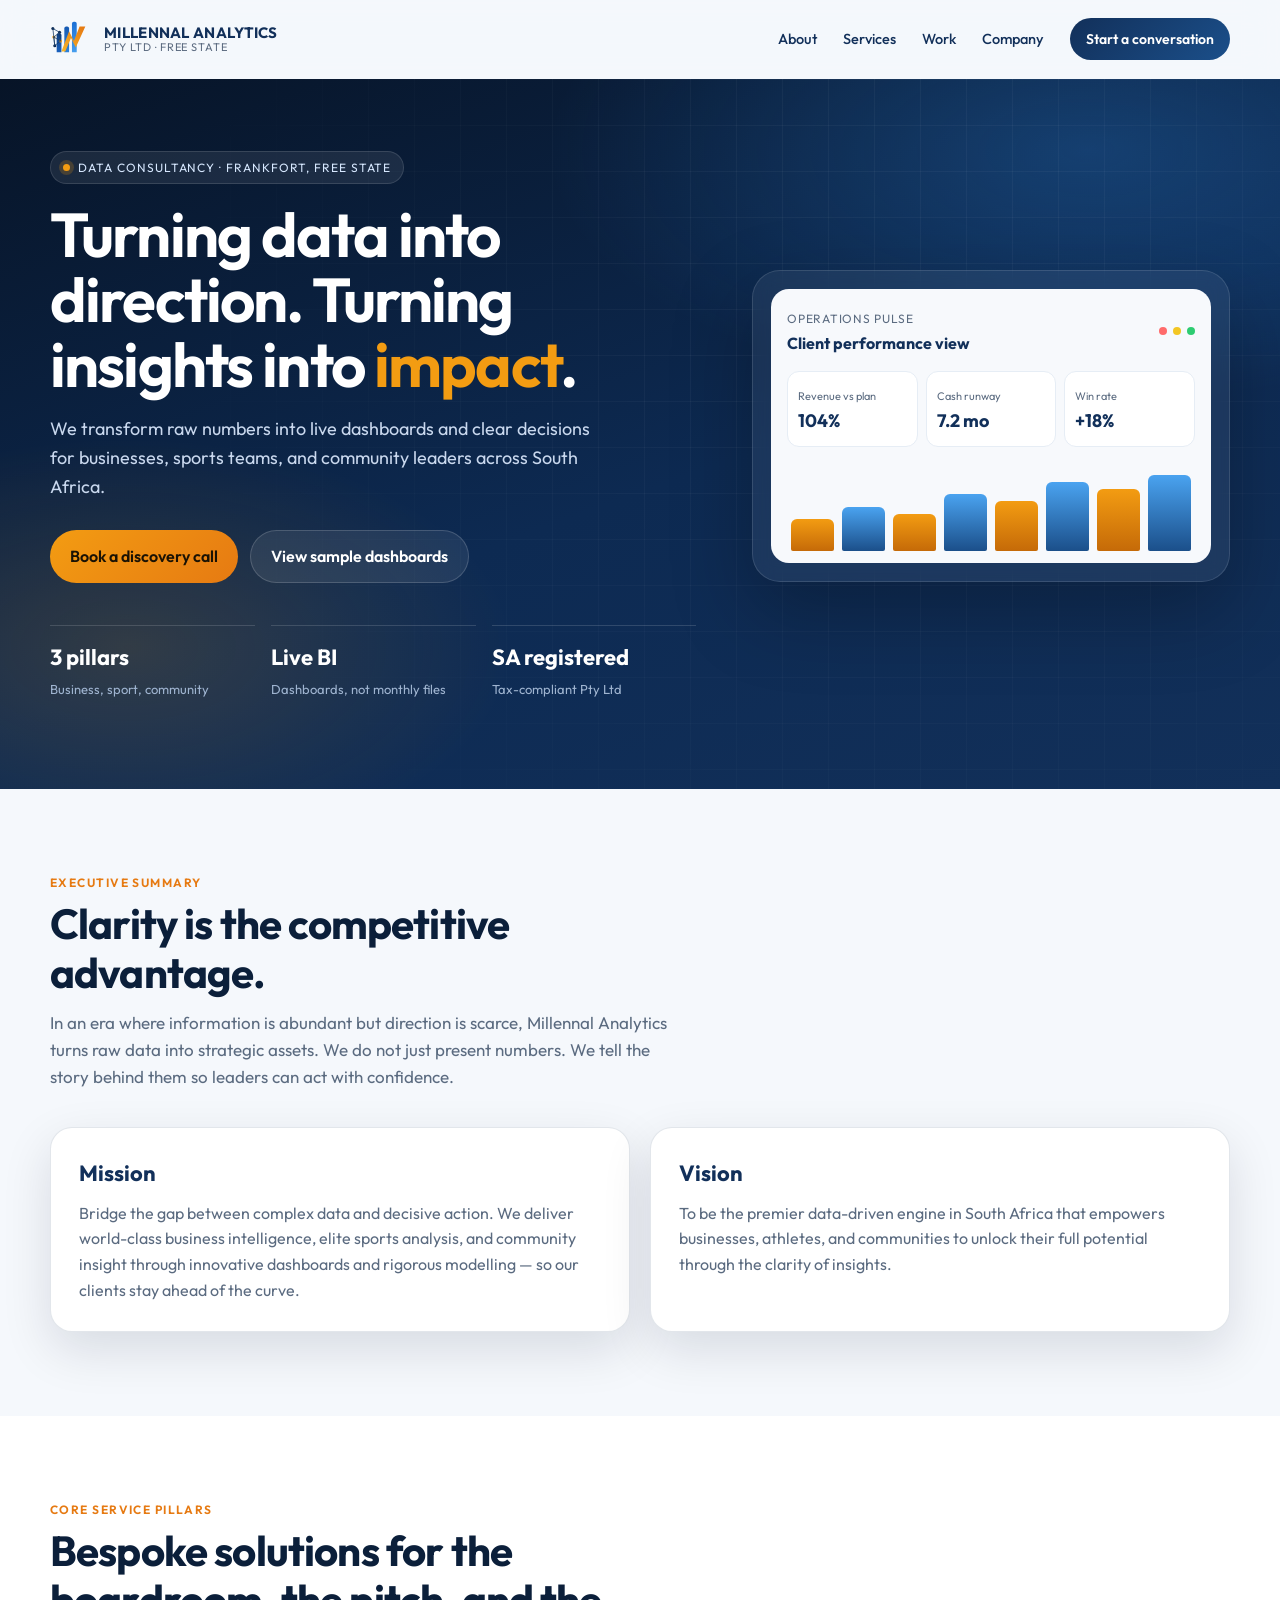
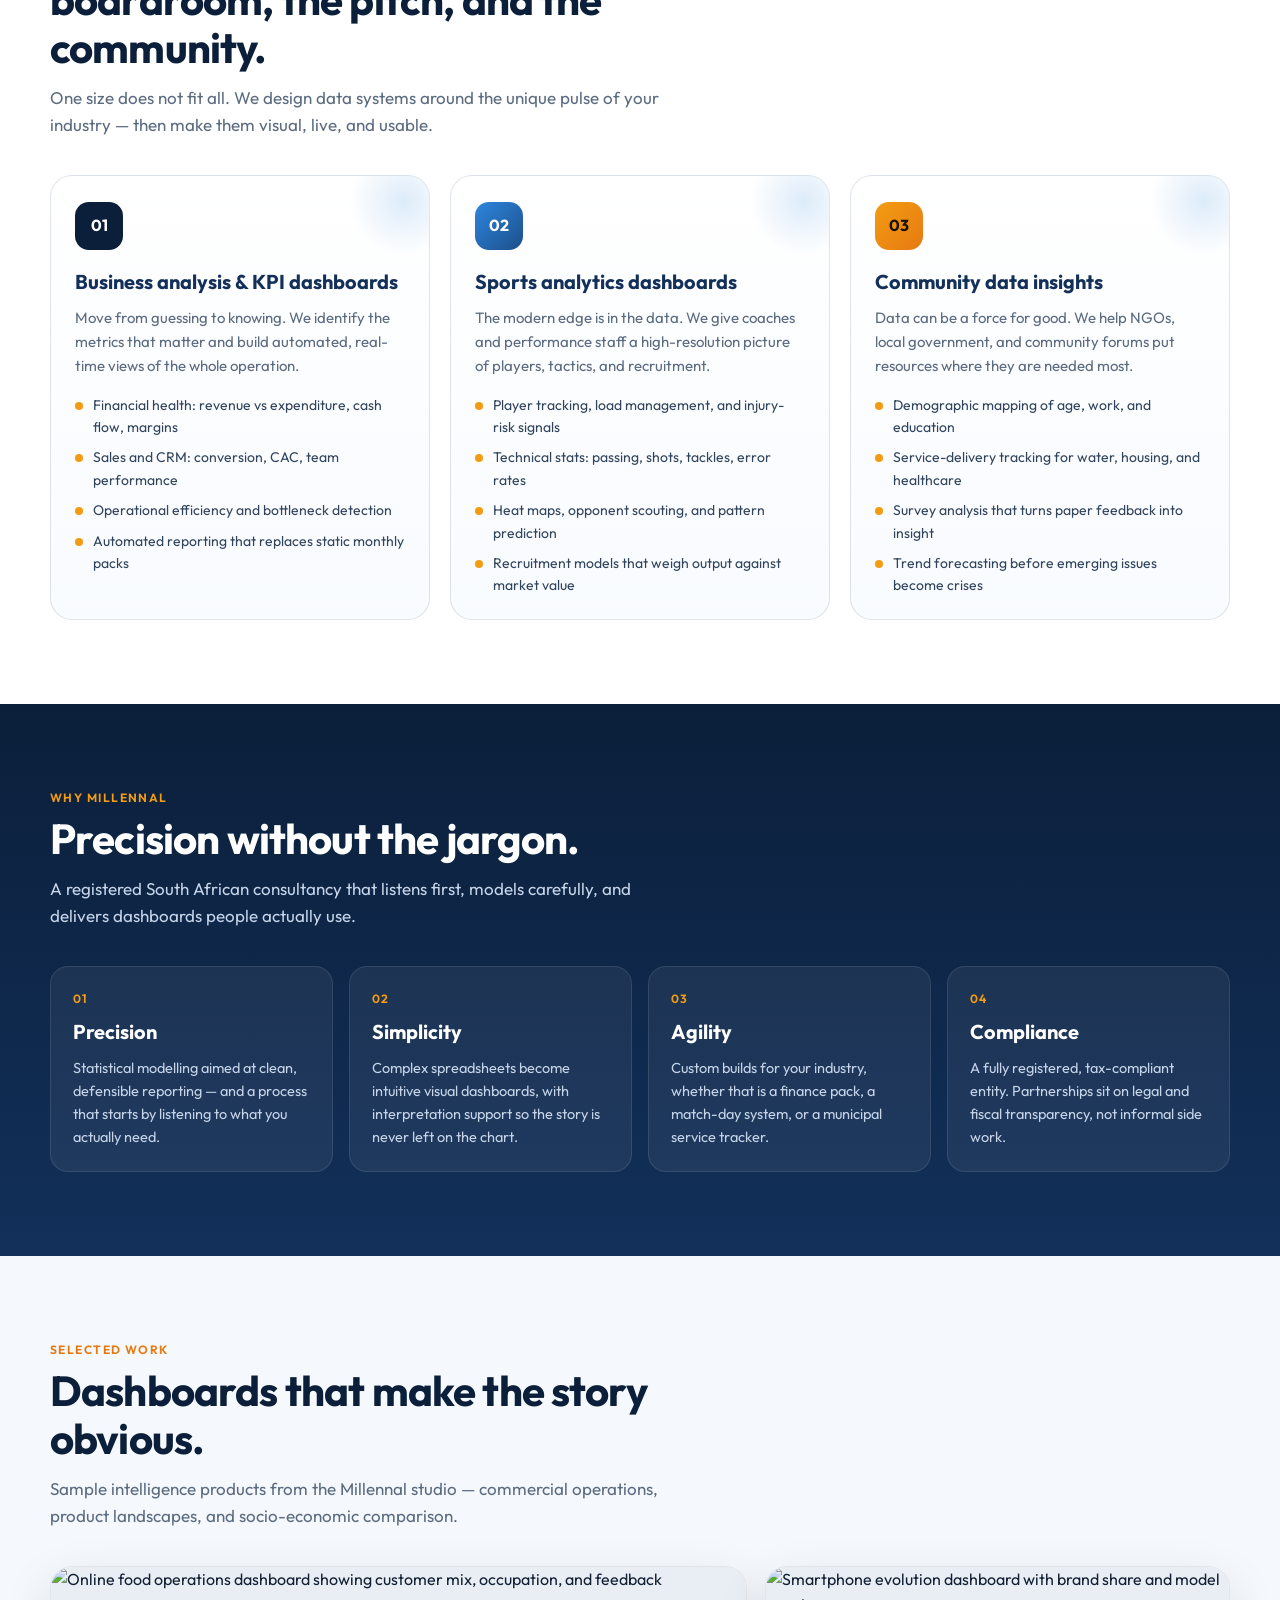
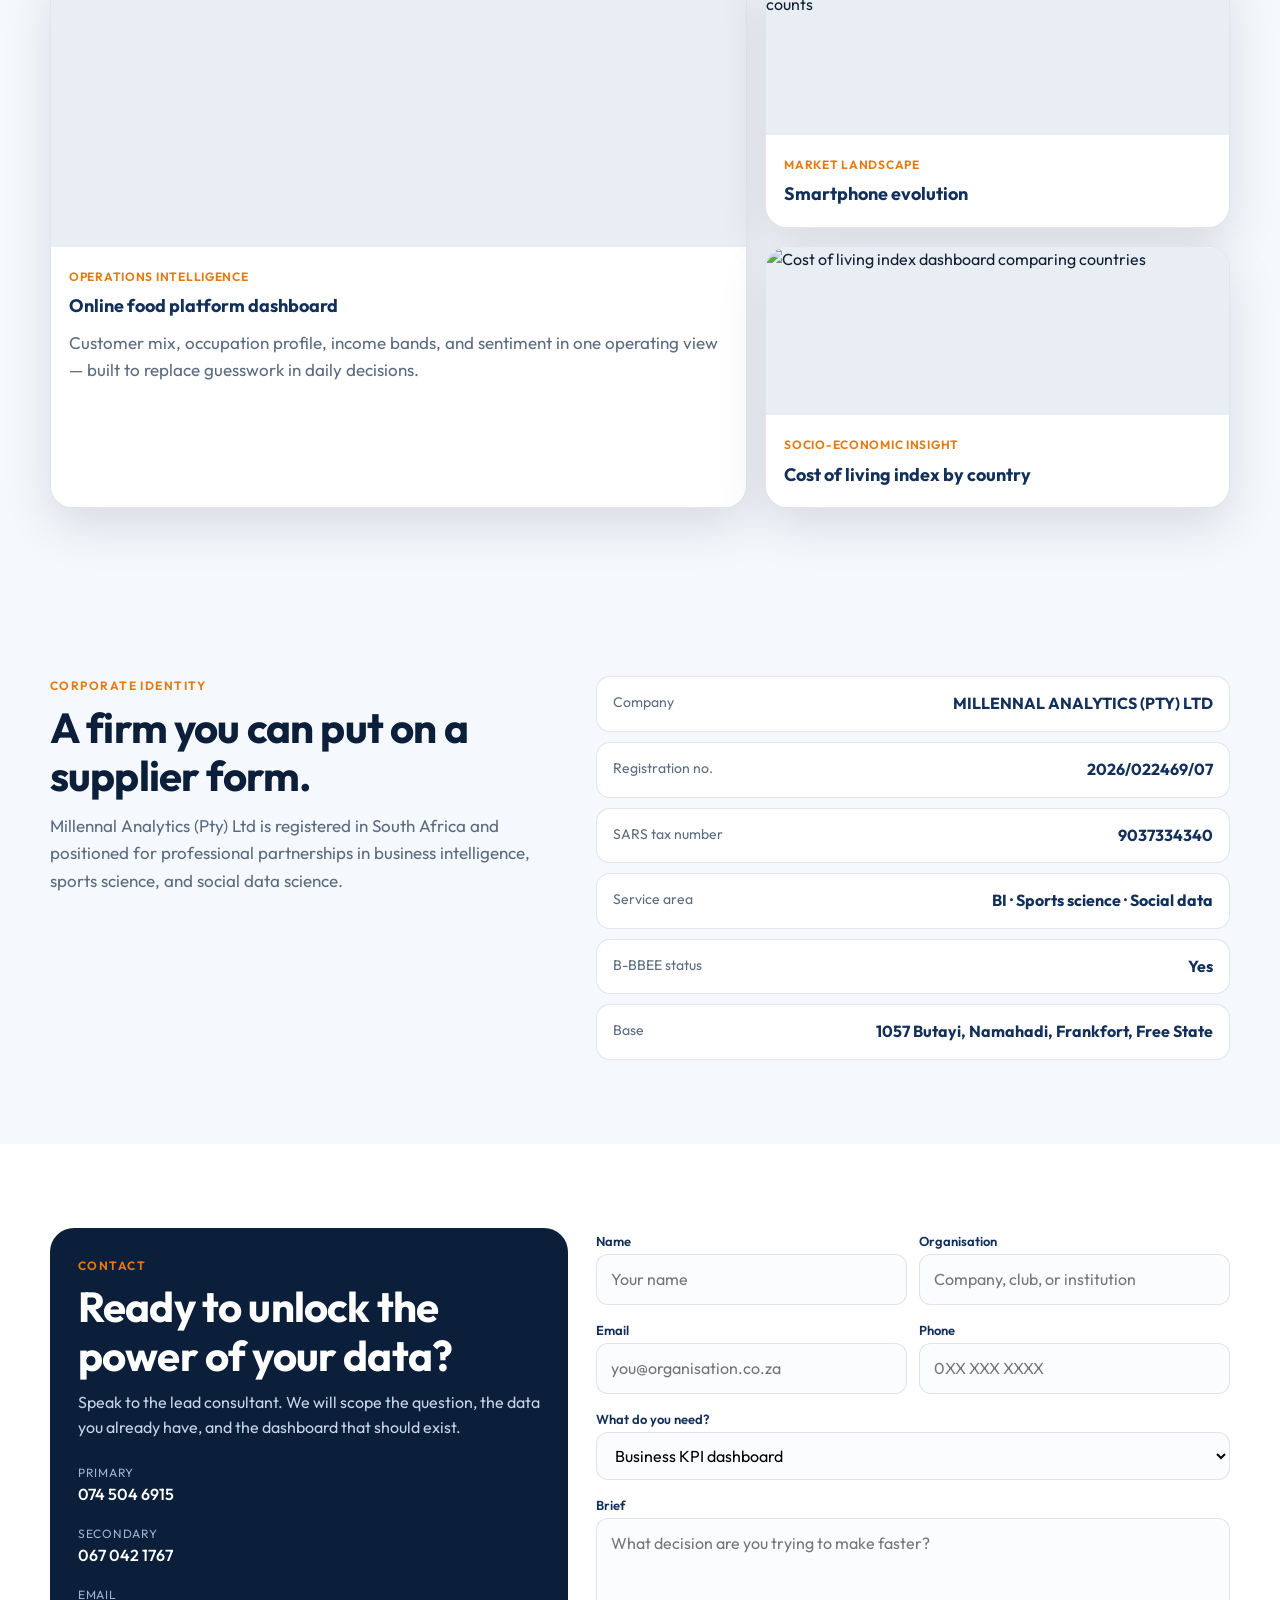
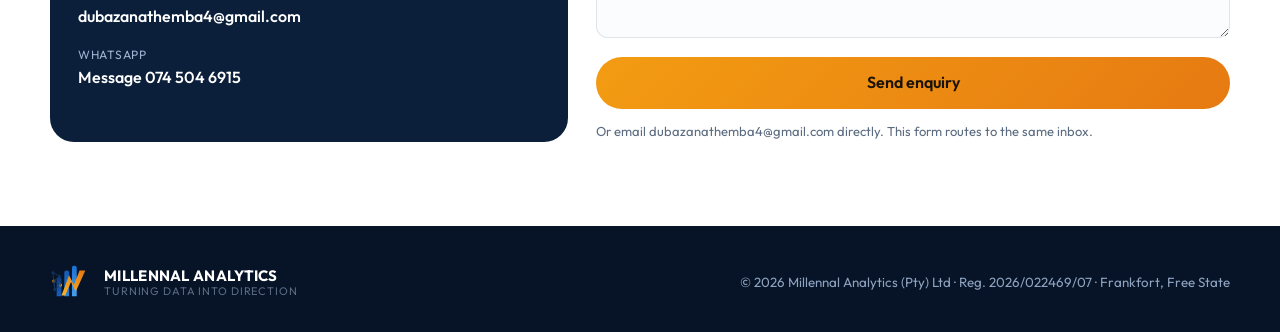
==== index.html @ 74b313fe "Add homepage" ====
<!DOCTYPE html>
<html lang="en-ZA">
<head>
  <meta charset="UTF-8" />
  <meta name="viewport" content="width=device-width, initial-scale=1.0" />
  <title>Millennal Analytics | Turning Data into Direction</title>
  <meta name="description" content="Millennal Analytics is a Free State data consultancy specialising in business KPI dashboards, sports analytics, and community data insights." />
  <link rel="icon" href="assets/favicon.png" />
  <link rel="preconnect" href="https://fonts.googleapis.com" />
  <link rel="preconnect" href="https://fonts.gstatic.com" crossorigin />
  <link href="https://fonts.googleapis.com/css2?family=Outfit:wght@380;500;600;650;700&display=swap" rel="stylesheet" />
  <link rel="stylesheet" href="styles.css" />
  <script src="assets-data.js" defer></script>
</head>
<body>
  <header class="nav" id="nav">
    <div class="wrap nav-inner">
      <a class="brand" href="#top">
        <img src="assets/logo-mark.svg" alt="Millennal Analytics mark" />
        <span class="brand-copy">
          <strong>MILLENNAL ANALYTICS</strong>
          <span>Pty Ltd · Free State</span>
        </span>
      </a>
      <nav class="nav-links" id="links">
        <a href="#about">About</a>
        <a href="#services">Services</a>
        <a href="#work">Work</a>
        <a href="#company">Company</a>
        <a class="nav-cta" href="#contact">Start a conversation</a>
      </nav>
      <button class="burger" id="burger" aria-label="Open menu"><span></span><span></span><span></span></button>
    </div>
  </header>

  <main id="top">
    <section class="hero">
      <div class="wrap hero-grid">
        <div>
          <div class="eyebrow"><span class="dot"></span> Data consultancy · Frankfort, Free State</div>
          <h1>Turning data into direction. Turning insights into <em>impact</em>.</h1>
          <p class="hero-lead">We transform raw numbers into live dashboards and clear decisions for businesses, sports teams, and community leaders across South Africa.</p>
          <div class="hero-actions">
            <a class="btn btn-primary" href="#contact">Book a discovery call</a>
            <a class="btn btn-ghost" href="#work">View sample dashboards</a>
          </div>
          <div class="hero-stats">
            <div class="stat"><b>3 pillars</b><span>Business, sport, community</span></div>
            <div class="stat"><b>Live BI</b><span>Dashboards, not monthly files</span></div>
            <div class="stat"><b>SA registered</b><span>Tax-compliant Pty Ltd</span></div>
          </div>
        </div>
        <aside class="hero-card" aria-hidden="true">
          <div class="dash-preview">
            <div class="dash-top">
              <div>
                <small>Operations pulse</small>
                <strong style="display:block;color:#12305a">Client performance view</strong>
              </div>
              <div class="pills"><i class="pill"></i><i class="pill"></i><i class="pill"></i></div>
            </div>
            <div class="kpi-row">
              <div class="kpi"><span>Revenue vs plan</span><b>104%</b></div>
              <div class="kpi"><span>Cash runway</span><b>7.2 mo</b></div>
              <div class="kpi"><span>Win rate</span><b>+18%</b></div>
            </div>
            <div class="chart">
              <i style="height:38%"></i><i style="height:52%"></i><i style="height:44%"></i>
              <i style="height:68%"></i><i style="height:60%"></i><i style="height:82%"></i>
              <i style="height:74%"></i><i style="height:90%"></i>
            </div>
          </div>
        </aside>
      </div>
    </section>

    <section id="about">
      <div class="wrap">
        <div class="section-head">
          <div class="kicker">Executive summary</div>
          <h2>Clarity is the competitive advantage.</h2>
          <p class="lede">In an era where information is abundant but direction is scarce, Millennal Analytics turns raw data into strategic assets. We do not just present numbers. We tell the story behind them so leaders can act with confidence.</p>
        </div>
        <div class="mission-grid">
          <article class="panel">
            <h3>Mission</h3>
            <p>Bridge the gap between complex data and decisive action. We deliver world-class business intelligence, elite sports analysis, and community insight through innovative dashboards and rigorous modelling — so our clients stay ahead of the curve.</p>
          </article>
          <article class="panel">
            <h3>Vision</h3>
            <p>To be the premier data-driven engine in South Africa that empowers businesses, athletes, and communities to unlock their full potential through the clarity of insights.</p>
          </article>
        </div>
      </div>
    </section>

    <section class="services" id="services">
      <div class="wrap">
        <div class="section-head">
          <div class="kicker">Core service pillars</div>
          <h2>Bespoke solutions for the boardroom, the pitch, and the community.</h2>
          <p class="lede">One size does not fit all. We design data systems around the unique pulse of your industry — then make them visual, live, and usable.</p>
        </div>
        <div class="service-grid">
          <article class="service">
            <div class="icon">01</div>
            <h3>Business analysis & KPI dashboards</h3>
            <p>Move from guessing to knowing. We identify the metrics that matter and build automated, real-time views of the whole operation.</p>
            <ul>
              <li>Financial health: revenue vs expenditure, cash flow, margins</li>
              <li>Sales and CRM: conversion, CAC, team performance</li>
              <li>Operational efficiency and bottleneck detection</li>
              <li>Automated reporting that replaces static monthly packs</li>
            </ul>
          </article>
          <article class="service">
            <div class="icon">02</div>
            <h3>Sports analytics dashboards</h3>
            <p>The modern edge is in the data. We give coaches and performance staff a high-resolution picture of players, tactics, and recruitment.</p>
            <ul>
              <li>Player tracking, load management, and injury-risk signals</li>
              <li>Technical stats: passing, shots, tackles, error rates</li>
              <li>Heat maps, opponent scouting, and pattern prediction</li>
              <li>Recruitment models that weigh output against market value</li>
            </ul>
          </article>
          <article class="service">
            <div class="icon">03</div>
            <h3>Community data insights</h3>
            <p>Data can be a force for good. We help NGOs, local government, and community forums put resources where they are needed most.</p>
            <ul>
              <li>Demographic mapping of age, work, and education</li>
              <li>Service-delivery tracking for water, housing, and healthcare</li>
              <li>Survey analysis that turns paper feedback into insight</li>
              <li>Trend forecasting before emerging issues become crises</li>
            </ul>
          </article>
        </div>
      </div>
    </section>

    <section class="why" id="why">
      <div class="wrap">
        <div class="section-head">
          <div class="kicker">Why Millennal</div>
          <h2>Precision without the jargon.</h2>
          <p class="lede">A registered South African consultancy that listens first, models carefully, and delivers dashboards people actually use.</p>
        </div>
        <div class="value-grid">
          <article class="value">
            <div class="kicker">01</div>
            <h3>Precision</h3>
            <p>Statistical modelling aimed at clean, defensible reporting — and a process that starts by listening to what you actually need.</p>
          </article>
          <article class="value">
            <div class="kicker">02</div>
            <h3>Simplicity</h3>
            <p>Complex spreadsheets become intuitive visual dashboards, with interpretation support so the story is never left on the chart.</p>
          </article>
          <article class="value">
            <div class="kicker">03</div>
            <h3>Agility</h3>
            <p>Custom builds for your industry, whether that is a finance pack, a match-day system, or a municipal service tracker.</p>
          </article>
          <article class="value">
            <div class="kicker">04</div>
            <h3>Compliance</h3>
            <p>A fully registered, tax-compliant entity. Partnerships sit on legal and fiscal transparency, not informal side work.</p>
          </article>
        </div>
      </div>
    </section>

    <section id="work">
      <div class="wrap">
        <div class="section-head">
          <div class="kicker">Selected work</div>
          <h2>Dashboards that make the story obvious.</h2>
          <p class="lede">Sample intelligence products from the Millennal studio — commercial operations, product landscapes, and socio-economic comparison.</p>
        </div>
        <div class="cases-grid">
          <article class="case-card">
            <img data-asset="doordash" src="assets/case-doordash.jpg" alt="Online food operations dashboard showing customer mix, occupation, and feedback" />
            <div class="case-meta">
              <span>Operations intelligence</span>
              <h3>Online food platform dashboard</h3>
              <p class="lede" style="margin:8px 0 0">Customer mix, occupation profile, income bands, and sentiment in one operating view — built to replace guesswork in daily decisions.</p>
            </div>
          </article>
          <div class="stack">
            <article class="case-card small">
              <img data-asset="smartphone" src="assets/case-smartphone.jpg" alt="Smartphone evolution dashboard with brand share and model counts" />
              <div class="case-meta">
                <span>Market landscape</span>
                <h3>Smartphone evolution</h3>
              </div>
            </article>
            <article class="case-card small">
              <img data-asset="coli" src="assets/case-cost-of-living.jpg" alt="Cost of living index dashboard comparing countries" />
              <div class="case-meta">
                <span>Socio-economic insight</span>
                <h3>Cost of living index by country</h3>
              </div>
            </article>
          </div>
        </div>
      </div>
    </section>

    <section id="company">
      <div class="wrap trust-grid">
        <div class="section-head" style="margin-bottom:0">
          <div class="kicker">Corporate identity</div>
          <h2>A firm you can put on a supplier form.</h2>
          <p class="lede">Millennal Analytics (Pty) Ltd is registered in South Africa and positioned for professional partnerships in business intelligence, sports science, and social data science.</p>
        </div>
        <div class="facts">
          <div class="fact"><span>Company</span><b>MILLENNAL ANALYTICS (PTY) LTD</b></div>
          <div class="fact"><span>Registration no.</span><b>2026/022469/07</b></div>
          <div class="fact"><span>SARS tax number</span><b>9037334340</b></div>
          <div class="fact"><span>Service area</span><b>BI · Sports science · Social data</b></div>
          <div class="fact"><span>B-BBEE status</span><b>Yes</b></div>
          <div class="fact"><span>Base</span><b>1057 Butayi, Namahadi, Frankfort, Free State</b></div>
        </div>
      </div>
    </section>

    <section class="contact" id="contact">
      <div class="wrap contact-grid">
        <div class="contact-card">
          <div class="kicker">Contact</div>
          <h2 style="color:#fff;margin-top:8px">Ready to unlock the power of your data?</h2>
          <p style="color:#c5d4e8;margin-top:10px">Speak to the lead consultant. We will scope the question, the data you already have, and the dashboard that should exist.</p>
          <div class="contact-list">
            <div>
              <small>Primary</small>
              <b><a href="tel:+27745046915">074 504 6915</a></b>
            </div>
            <div>
              <small>Secondary</small>
              <b><a href="tel:+27670421767">067 042 1767</a></b>
            </div>
            <div>
              <small>Email</small>
              <b><a href="mailto:dubazanathemba4@gmail.com">dubazanathemba4@gmail.com</a></b>
            </div>
            <div>
              <small>WhatsApp</small>
              <b><a href="https://wa.me/27745046915" target="_blank" rel="noreferrer">Message 074 504 6915</a></b>
            </div>
          </div>
        </div>
        <form id="lead-form" action="https://formsubmit.co/dubazanathemba4@gmail.com" method="POST">
          <input type="hidden" name="_subject" value="New enquiry from Millennal Analytics website" />
          <input type="hidden" name="_captcha" value="false" />
          <input type="hidden" name="_template" value="table" />
          <div class="form-row">
            <div>
              <label for="name">Name</label>
              <input id="name" name="name" required placeholder="Your name" />
            </div>
            <div>
              <label for="organisation">Organisation</label>
              <input id="organisation" name="organisation" placeholder="Company, club, or institution" />
            </div>
          </div>
          <div class="form-row">
            <div>
              <label for="email">Email</label>
              <input id="email" name="email" type="email" required placeholder="you@organisation.co.za" />
            </div>
            <div>
              <label for="phone">Phone</label>
              <input id="phone" name="phone" placeholder="0XX XXX XXXX" />
            </div>
          </div>
          <div>
            <label for="interest">What do you need?</label>
            <select id="interest" name="interest">
              <option>Business KPI dashboard</option>
              <option>Sports analytics</option>
              <option>Community / NGO insights</option>
              <option>Not sure yet — need a conversation</option>
            </select>
          </div>
          <div>
            <label for="message">Brief</label>
            <textarea id="message" name="message" placeholder="What decision are you trying to make faster?"></textarea>
          </div>
          <button class="btn btn-primary" type="submit">Send enquiry</button>
          <p class="note">Or email <a href="mailto:dubazanathemba4@gmail.com">dubazanathemba4@gmail.com</a> directly. This form routes to the same inbox.</p>
        </form>
      </div>
    </section>
  </main>

  <footer>
    <div class="wrap foot">
      <div class="brand">
        <img src="assets/logo-mark.svg" alt="" width="36" height="36" />
        <span class="brand-copy">
          <strong style="color:#fff">MILLENNAL ANALYTICS</strong>
          <span>Turning data into direction</span>
        </span>
      </div>
      <small>© <span id="year"></span> Millennal Analytics (Pty) Ltd · Reg. 2026/022469/07 · Frankfort, Free State</small>
    </div>
  </footer>
  <script src="script.js"></script>
</body>
</html>
---- styles.css ----
:root {
  --navy-950: #071427;
  --navy-900: #0b1f3a;
  --navy-800: #12305a;
  --navy-700: #1b4f8a;
  --blue-500: #2e86de;
  --blue-400: #4aa3f0;
  --orange-500: #f39c12;
  --orange-600: #e67a12;
  --ink: #122033;
  --muted: #5b6b80;
  --line: rgba(18, 48, 90, 0.12);
  --paper: #f5f8fc;
  --white: #ffffff;
  --shadow: 0 18px 50px rgba(7, 20, 39, 0.12);
  --radius: 22px;
  --max: 1180px;
}

* { box-sizing: border-box; margin: 0; padding: 0; }
html { scroll-behavior: smooth; }
body {
  font-family: "Outfit", sans-serif;
  color: var(--ink);
  background: var(--paper);
  line-height: 1.6;
  overflow-x: hidden;
}
img { max-width: 100%; display: block; }
a { color: inherit; text-decoration: none; }
button, input, select, textarea { font: inherit; }

.wrap { width: min(var(--max), calc(100% - 40px)); margin-inline: auto; }

.nav {
  position: sticky; top: 0; z-index: 50;
  backdrop-filter: blur(16px);
  background: rgba(245, 248, 252, 0.82);
  border-bottom: 1px solid transparent;
  transition: background .25s, border-color .25s, box-shadow .25s;
}
.nav.scrolled {
  background: rgba(255,255,255,.92);
  border-bottom-color: var(--line);
  box-shadow: 0 8px 24px rgba(7,20,39,.06);
}
.nav-inner {
  display: flex; align-items: center; justify-content: space-between;
  min-height: 78px; gap: 20px;
}
.brand { display: flex; align-items: center; gap: 12px; min-width: 0; }
.brand img, .brand svg { width: 42px; height: 42px; flex: none; }
.brand-copy { display: flex; flex-direction: column; line-height: 1.1; }
.brand-copy strong { font-size: 15px; letter-spacing: .02em; color: var(--navy-800); }
.brand-copy span { font-size: 11px; color: var(--muted); letter-spacing: .08em; text-transform: uppercase; }
.nav-links { display: flex; align-items: center; gap: 26px; font-size: 14.5px; font-weight: 500; color: var(--navy-800); }
.nav-links a:hover { color: var(--blue-500); }
.nav-cta {
  background: linear-gradient(135deg, var(--navy-800), var(--navy-700));
  color: #fff; padding: 10px 16px; border-radius: 999px; font-weight: 600; font-size: 14px;
}
.nav-cta:hover { background: linear-gradient(135deg, var(--navy-700), var(--blue-500)); }
.burger {
  display: none; width: 42px; height: 42px; border: 1px solid var(--line); border-radius: 12px;
  background: #fff; cursor: pointer; align-items: center; justify-content: center; flex-direction: column; gap: 5px;
}
.burger span { width: 18px; height: 2px; background: var(--navy-800); display: block; }

.hero {
  position: relative;
  background:
    radial-gradient(900px 420px at 85% 10%, rgba(46,134,222,.28), transparent 60%),
    radial-gradient(700px 380px at 10% 80%, rgba(243,156,18,.16), transparent 55%),
    linear-gradient(160deg, #071427 0%, #0d2a52 55%, #12305a 100%);
  color: #fff;
  overflow: hidden;
  padding: 72px 0 88px;
}
.hero::before {
  content: "";
  position: absolute; inset: 0;
  background-image:
    linear-gradient(rgba(255,255,255,.04) 1px, transparent 1px),
    linear-gradient(90deg, rgba(255,255,255,.04) 1px, transparent 1px);
  background-size: 46px 46px;
  mask-image: radial-gradient(circle at 70% 30%, #000 20%, transparent 75%);
  pointer-events: none;
}
.hero-grid {
  position: relative;
  display: grid; grid-template-columns: 1.15fr .85fr; gap: 56px; align-items: center;
}
.eyebrow {
  display: inline-flex; align-items: center; gap: 8px;
  background: rgba(255,255,255,.08); border: 1px solid rgba(255,255,255,.12);
  padding: 6px 12px; border-radius: 999px; font-size: 12px; letter-spacing: .08em; text-transform: uppercase;
  color: #d7e8ff; margin-bottom: 18px;
}
.eyebrow .dot { width: 7px; height: 7px; border-radius: 50%; background: var(--orange-500); box-shadow: 0 0 0 4px rgba(243,156,18,.2); }
.hero h1 {
  font-size: clamp(34px, 5vw, 62px);
  line-height: 1.05; letter-spacing: -.03em; font-weight: 650; max-width: 14ch;
}
.hero h1 em { font-style: normal; color: var(--orange-500); }
.hero-lead { margin-top: 18px; color: #c9d8ee; font-size: 18px; max-width: 46ch; }
.hero-actions { display: flex; flex-wrap: wrap; gap: 12px; margin-top: 28px; }
.btn {
  display: inline-flex; align-items: center; justify-content: center; gap: 8px;
  padding: 13px 20px; border-radius: 999px; font-weight: 600; border: 0; cursor: pointer;
}
.btn-primary { background: linear-gradient(135deg, var(--orange-500), var(--orange-600)); color: #1a1204; }
.btn-ghost { background: rgba(255,255,255,.08); color: #fff; border: 1px solid rgba(255,255,255,.16); }
.hero-stats { display: grid; grid-template-columns: repeat(3, minmax(0,1fr)); gap: 16px; margin-top: 42px; }
.stat { border-top: 1px solid rgba(255,255,255,.14); padding-top: 14px; }
.stat b { display: block; font-size: 22px; }
.stat span { color: #9fb4d0; font-size: 13px; }

.hero-card {
  background: rgba(255,255,255,.06);
  border: 1px solid rgba(255,255,255,.12);
  border-radius: 28px;
  padding: 18px;
  box-shadow: 0 30px 80px rgba(0,0,0,.25);
  backdrop-filter: blur(10px);
}
.dash-preview {
  background: #f7f9fc; color: var(--ink); border-radius: 18px; padding: 16px 16px 12px;
}
.dash-top { display: flex; justify-content: space-between; align-items: center; margin-bottom: 14px; }
.dash-top small { color: var(--muted); font-size: 12px; letter-spacing: .06em; text-transform: uppercase; }
.pills { display: flex; gap: 6px; }
.pill { width: 8px; height: 8px; border-radius: 50%; }
.pill:nth-child(1){background:#ff6b6b} .pill:nth-child(2){background:#f3c623} .pill:nth-child(3){background:#2ecc71}
.kpi-row { display: grid; grid-template-columns: repeat(3,1fr); gap: 8px; }
.kpi { background: #fff; border: 1px solid #e6edf5; border-radius: 12px; padding: 10px; }
.kpi span { font-size: 11px; color: var(--muted); }
.kpi b { display: block; font-size: 18px; color: var(--navy-800); }
.chart {
  margin-top: 12px; height: 92px; display: flex; align-items: flex-end; gap: 8px; padding: 8px 4px 0;
}
.chart i {
  flex: 1; display: block; border-radius: 6px 6px 2px 2px;
  background: linear-gradient(180deg, var(--blue-400), var(--navy-700));
}
.chart i:nth-child(odd) { background: linear-gradient(180deg, var(--orange-500), #c56a08); }

section { padding: 84px 0; }
.section-head { max-width: 640px; margin-bottom: 36px; }
.kicker { color: var(--orange-600); font-weight: 650; letter-spacing: .12em; text-transform: uppercase; font-size: 12px; }
h2 { font-size: clamp(28px, 3.4vw, 42px); line-height: 1.15; letter-spacing: -.02em; color: var(--navy-900); margin-top: 8px; }
.lede { margin-top: 12px; color: var(--muted); font-size: 17px; }

.mission-grid { display: grid; grid-template-columns: 1fr 1fr; gap: 20px; }
.panel {
  background: #fff; border: 1px solid var(--line); border-radius: var(--radius);
  padding: 28px; box-shadow: var(--shadow);
}
.panel h3 { font-size: 22px; color: var(--navy-800); margin-bottom: 10px; }
.panel p { color: var(--muted); }

.services { background: #fff; }
.service-grid { display: grid; grid-template-columns: repeat(3, 1fr); gap: 20px; }
.service {
  border: 1px solid var(--line); border-radius: var(--radius); padding: 26px 24px 22px;
  background: linear-gradient(180deg, #fff, #f8fbff);
  position: relative; overflow: hidden; min-height: 100%;
}
.service::after {
  content: ""; position: absolute; right: -30px; top: -30px; width: 110px; height: 110px; border-radius: 50%;
  background: radial-gradient(circle, rgba(46,134,222,.16), transparent 70%);
}
.icon {
  width: 48px; height: 48px; border-radius: 14px; display: grid; place-items: center; margin-bottom: 16px;
  background: var(--navy-900); color: #fff; font-weight: 700;
}
.service:nth-child(2) .icon { background: linear-gradient(135deg, var(--blue-500), var(--navy-700)); }
.service:nth-child(3) .icon { background: linear-gradient(135deg, var(--orange-500), var(--orange-600)); color: #1a1204; }
.service h3 { font-size: 20px; margin-bottom: 8px; color: var(--navy-800); }
.service p { color: var(--muted); font-size: 15px; margin-bottom: 16px; }
.service ul { list-style: none; display: grid; gap: 8px; }
.service li { font-size: 14px; padding-left: 18px; position: relative; color: #31445c; }
.service li::before { content: ""; position: absolute; left: 0; top: 8px; width: 8px; height: 8px; border-radius: 50%; background: var(--orange-500); }

.why { background: linear-gradient(180deg, #0b1f3a, #12305a); color: #fff; }
.why h2, .why .kicker { color: #fff; }
.why .kicker { color: var(--orange-500); }
.why .lede { color: #c5d4e8; }
.value-grid { display: grid; grid-template-columns: repeat(4, 1fr); gap: 16px; }
.value {
  background: rgba(255,255,255,.06); border: 1px solid rgba(255,255,255,.1);
  border-radius: 18px; padding: 22px;
}
.value h3 { margin: 8px 0; font-size: 20px; }
.value p { color: #c5d4e8; font-size: 14.5px; }

.cases-grid { display: grid; grid-template-columns: 1.2fr .8fr; gap: 18px; }
.case-card {
  background: #fff; border: 1px solid var(--line); border-radius: 22px; overflow: hidden; box-shadow: var(--shadow);
}
.case-card img { width: 100%; height: 280px; object-fit: cover; background: #e9eef5; }
.case-card.small img { height: 168px; }
.case-meta { padding: 16px 18px 18px; }
.case-meta span { font-size: 12px; color: var(--orange-600); font-weight: 650; letter-spacing: .06em; text-transform: uppercase; }
.case-meta h3 { font-size: 18px; color: var(--navy-800); margin-top: 4px; }
.stack { display: grid; gap: 18px; }

.trust-grid { display: grid; grid-template-columns: .9fr 1.1fr; gap: 28px; align-items: start; }
.facts { display: grid; gap: 10px; }
.fact {
  display: flex; justify-content: space-between; gap: 16px;
  background: #fff; border: 1px solid var(--line); border-radius: 14px; padding: 14px 16px;
}
.fact span { color: var(--muted); font-size: 14px; }
.fact b { color: var(--navy-800); text-align: right; }

.contact { background: #fff; }
.contact-grid { display: grid; grid-template-columns: .9fr 1.1fr; gap: 28px; }
.contact-card {
  background: var(--navy-900); color: #fff; border-radius: 24px; padding: 28px;
}
.contact-card a { color: #fff; }
.contact-list { display: grid; gap: 16px; margin-top: 22px; }
.contact-list div small { display: block; color: #9fb4d0; font-size: 12px; letter-spacing: .06em; text-transform: uppercase; }
.contact-list div b { font-weight: 550; }
form { display: grid; gap: 12px; }
label { font-size: 13px; font-weight: 600; color: var(--navy-800); }
input, select, textarea {
  width: 100%; border: 1px solid var(--line); border-radius: 12px; padding: 12px 14px; background: #fbfcfe;
}
textarea { min-height: 120px; resize: vertical; }
.form-row { display: grid; grid-template-columns: 1fr 1fr; gap: 12px; }
.note { font-size: 13px; color: var(--muted); }

footer {
  background: #071427; color: #c5d4e8; padding: 36px 0 28px;
}
.foot {
  display: flex; justify-content: space-between; gap: 20px; align-items: center; flex-wrap: wrap;
}
.foot small { color: #8ea3bf; }

@media (max-width: 960px) {
  .hero-grid, .mission-grid, .service-grid, .value-grid, .cases-grid, .trust-grid, .contact-grid { grid-template-columns: 1fr; }
  .nav-links { display: none; position: absolute; top: 78px; left: 0; right: 0; background: #fff; padding: 16px 20px 20px; flex-direction: column; align-items: flex-start; border-bottom: 1px solid var(--line); }
  .nav-links.open { display: flex; }
  .burger { display: inline-flex; }
  .hero { padding: 48px 0 60px; }
  section { padding: 64px 0; }
  .case-card img { height: 210px; }
}

@media (max-width: 640px) {
  .hero-stats, .kpi-row, .form-row { grid-template-columns: 1fr; }
  .wrap { width: min(var(--max), calc(100% - 28px)); }
}
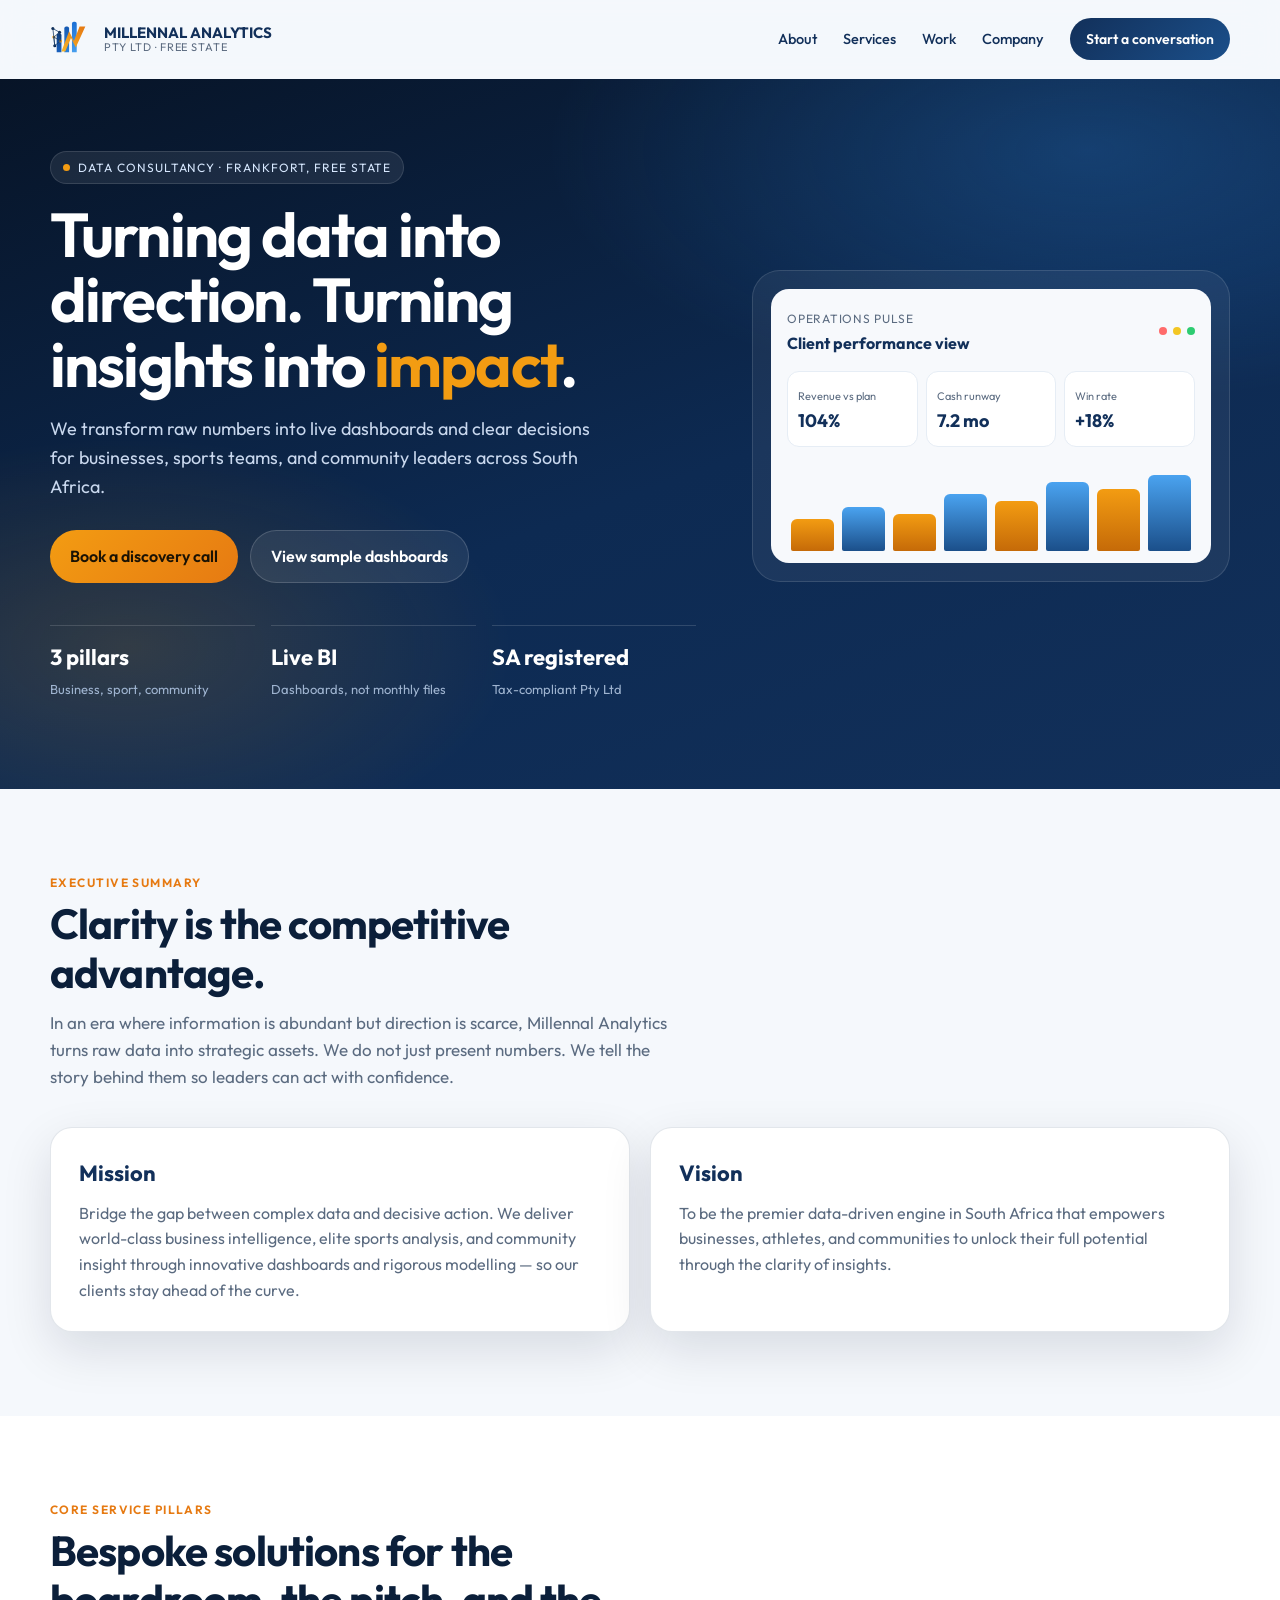
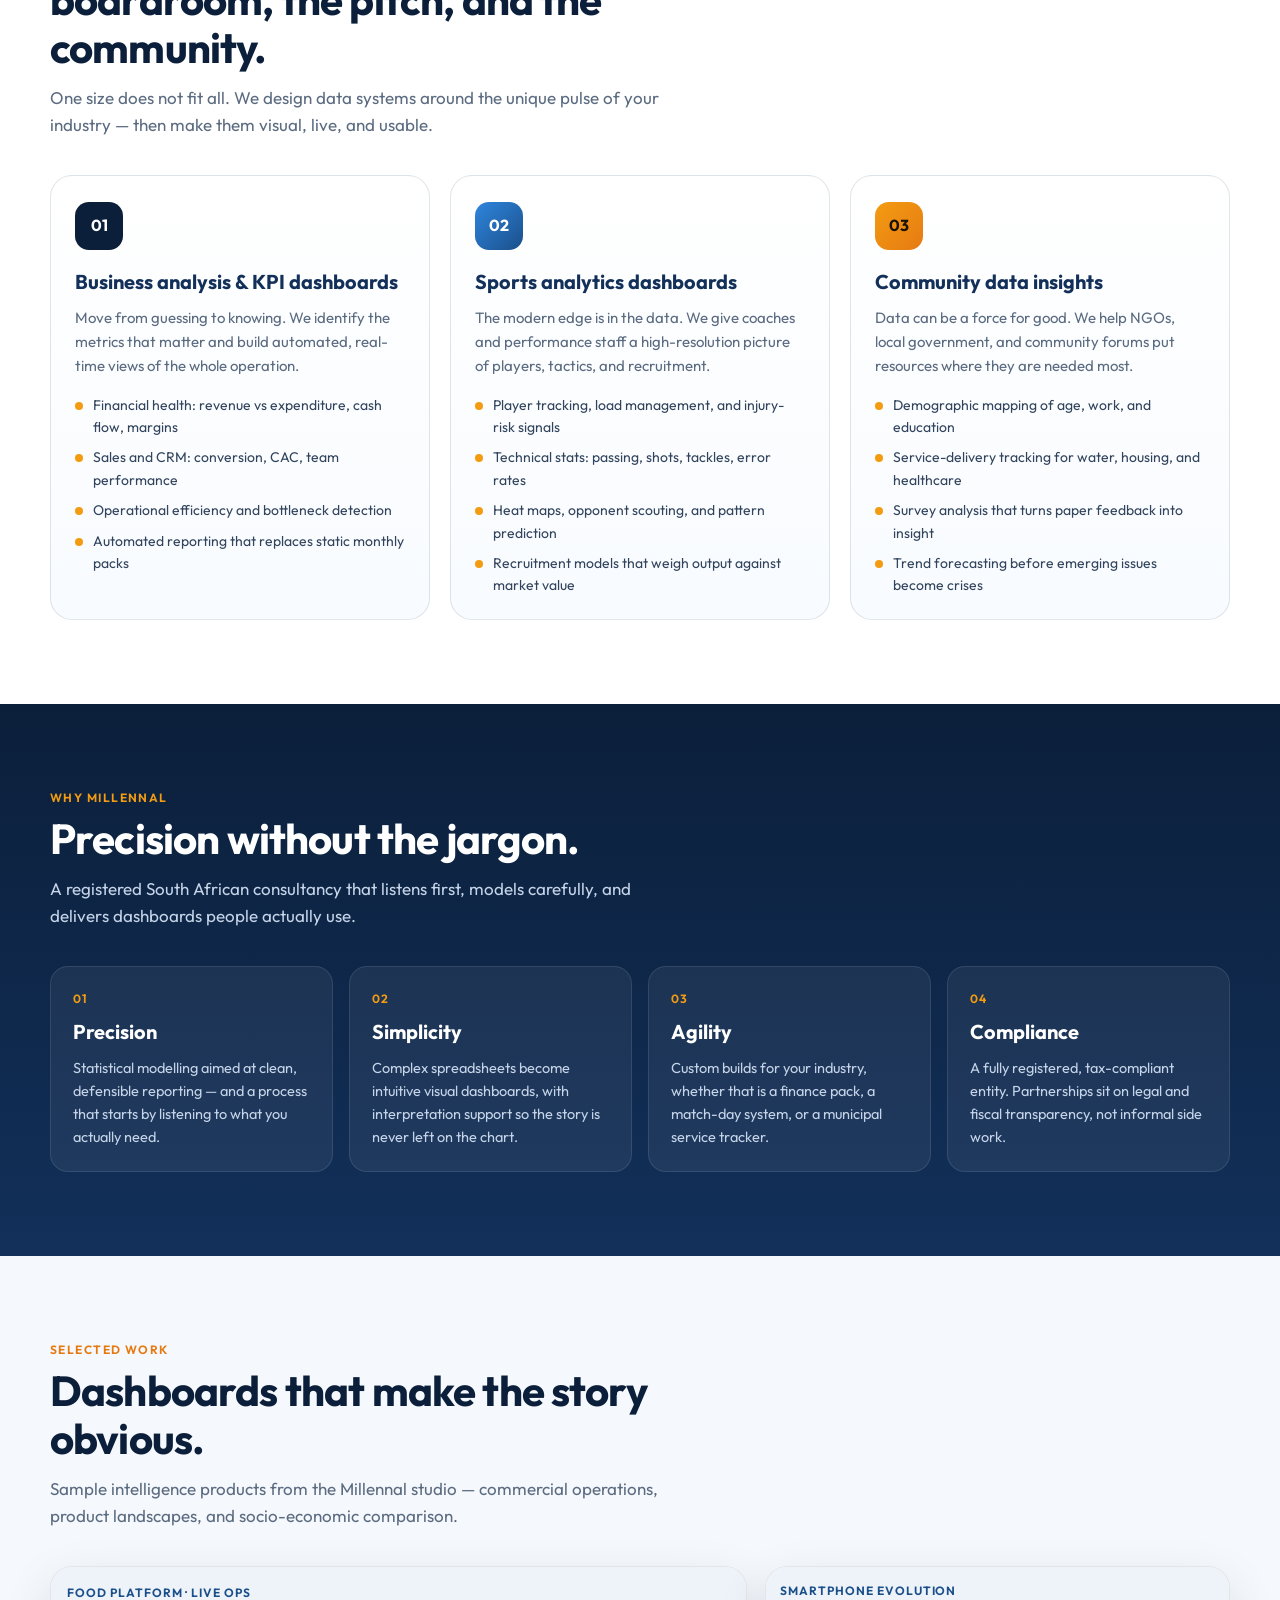
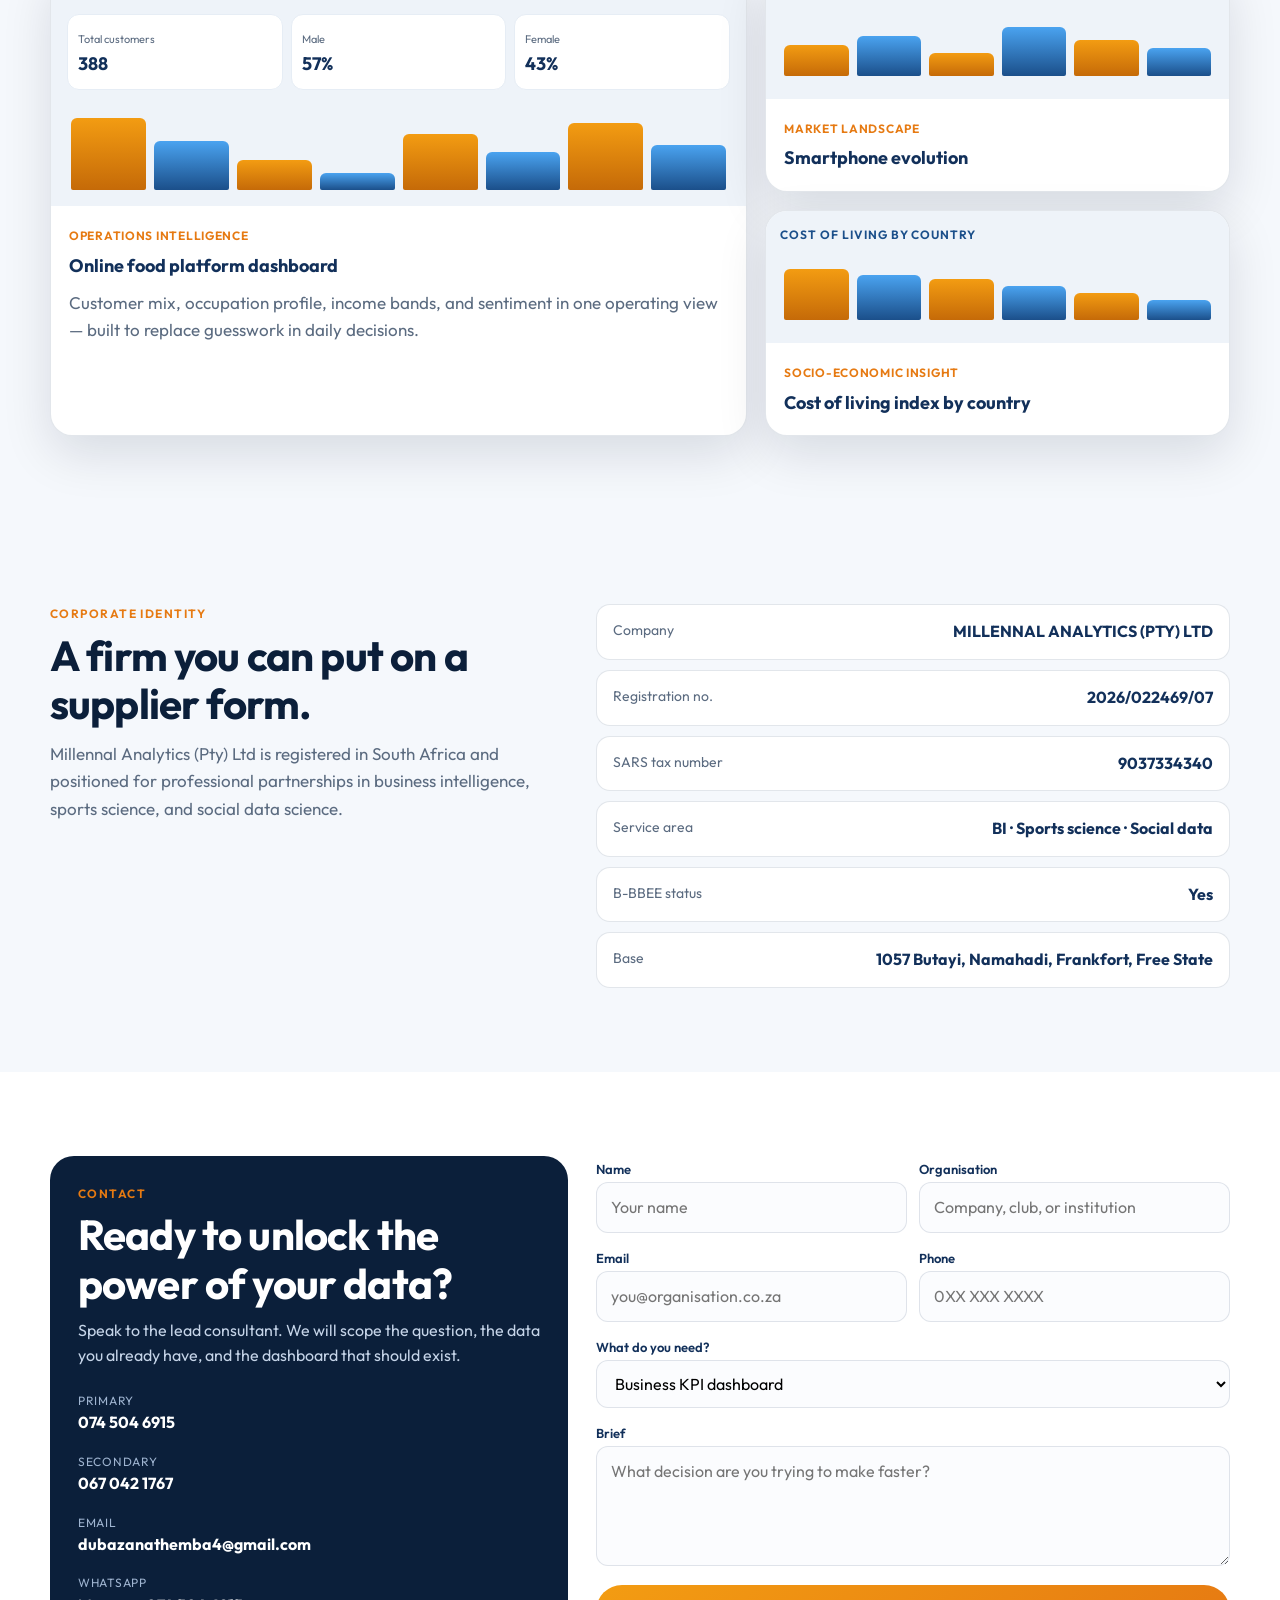
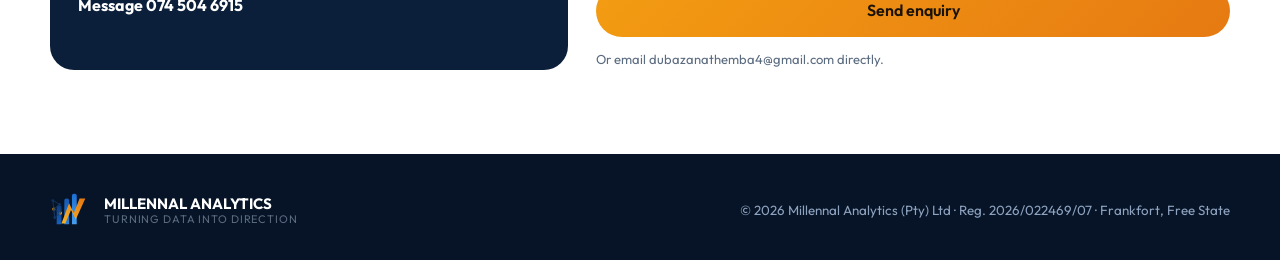
==== commit 749d814e: "Replace missing dashboard screenshots with in-page dashboard cards" ====
--- a/index.html
+++ b/index.html
@@ -10,7 +10,6 @@
   <link rel="preconnect" href="https://fonts.gstatic.com" crossorigin />
   <link href="https://fonts.googleapis.com/css2?family=Outfit:wght@380;500;600;650;700&display=swap" rel="stylesheet" />
   <link rel="stylesheet" href="styles.css" />
-  <script src="assets-data.js" defer></script>
 </head>
 <body>
   <header class="nav" id="nav">
@@ -32,7 +31,6 @@
       <button class="burger" id="burger" aria-label="Open menu"><span></span><span></span><span></span></button>
     </div>
   </header>
-
   <main id="top">
     <section class="hero">
       <div class="wrap hero-grid">
@@ -53,10 +51,7 @@
         <aside class="hero-card" aria-hidden="true">
           <div class="dash-preview">
             <div class="dash-top">
-              <div>
-                <small>Operations pulse</small>
-                <strong style="display:block;color:#12305a">Client performance view</strong>
-              </div>
+              <div><small>Operations pulse</small><strong style="display:block;color:#12305a">Client performance view</strong></div>
               <div class="pills"><i class="pill"></i><i class="pill"></i><i class="pill"></i></div>
             </div>
             <div class="kpi-row">
@@ -73,7 +68,6 @@
         </aside>
       </div>
     </section>
-
     <section id="about">
       <div class="wrap">
         <div class="section-head">
@@ -82,18 +76,11 @@
           <p class="lede">In an era where information is abundant but direction is scarce, Millennal Analytics turns raw data into strategic assets. We do not just present numbers. We tell the story behind them so leaders can act with confidence.</p>
         </div>
         <div class="mission-grid">
-          <article class="panel">
-            <h3>Mission</h3>
-            <p>Bridge the gap between complex data and decisive action. We deliver world-class business intelligence, elite sports analysis, and community insight through innovative dashboards and rigorous modelling — so our clients stay ahead of the curve.</p>
-          </article>
-          <article class="panel">
-            <h3>Vision</h3>
-            <p>To be the premier data-driven engine in South Africa that empowers businesses, athletes, and communities to unlock their full potential through the clarity of insights.</p>
-          </article>
-        </div>
-      </div>
-    </section>
-
+          <article class="panel"><h3>Mission</h3><p>Bridge the gap between complex data and decisive action. We deliver world-class business intelligence, elite sports analysis, and community insight through innovative dashboards and rigorous modelling — so our clients stay ahead of the curve.</p></article>
+          <article class="panel"><h3>Vision</h3><p>To be the premier data-driven engine in South Africa that empowers businesses, athletes, and communities to unlock their full potential through the clarity of insights.</p></article>
+        </div>
+      </div>
+    </section>
     <section class="services" id="services">
       <div class="wrap">
         <div class="section-head">
@@ -102,43 +89,12 @@
           <p class="lede">One size does not fit all. We design data systems around the unique pulse of your industry — then make them visual, live, and usable.</p>
         </div>
         <div class="service-grid">
-          <article class="service">
-            <div class="icon">01</div>
-            <h3>Business analysis & KPI dashboards</h3>
-            <p>Move from guessing to knowing. We identify the metrics that matter and build automated, real-time views of the whole operation.</p>
-            <ul>
-              <li>Financial health: revenue vs expenditure, cash flow, margins</li>
-              <li>Sales and CRM: conversion, CAC, team performance</li>
-              <li>Operational efficiency and bottleneck detection</li>
-              <li>Automated reporting that replaces static monthly packs</li>
-            </ul>
-          </article>
-          <article class="service">
-            <div class="icon">02</div>
-            <h3>Sports analytics dashboards</h3>
-            <p>The modern edge is in the data. We give coaches and performance staff a high-resolution picture of players, tactics, and recruitment.</p>
-            <ul>
-              <li>Player tracking, load management, and injury-risk signals</li>
-              <li>Technical stats: passing, shots, tackles, error rates</li>
-              <li>Heat maps, opponent scouting, and pattern prediction</li>
-              <li>Recruitment models that weigh output against market value</li>
-            </ul>
-          </article>
-          <article class="service">
-            <div class="icon">03</div>
-            <h3>Community data insights</h3>
-            <p>Data can be a force for good. We help NGOs, local government, and community forums put resources where they are needed most.</p>
-            <ul>
-              <li>Demographic mapping of age, work, and education</li>
-              <li>Service-delivery tracking for water, housing, and healthcare</li>
-              <li>Survey analysis that turns paper feedback into insight</li>
-              <li>Trend forecasting before emerging issues become crises</li>
-            </ul>
-          </article>
-        </div>
-      </div>
-    </section>
-
+          <article class="service"><div class="icon">01</div><h3>Business analysis & KPI dashboards</h3><p>Move from guessing to knowing. We identify the metrics that matter and build automated, real-time views of the whole operation.</p><ul><li>Financial health: revenue vs expenditure, cash flow, margins</li><li>Sales and CRM: conversion, CAC, team performance</li><li>Operational efficiency and bottleneck detection</li><li>Automated reporting that replaces static monthly packs</li></ul></article>
+          <article class="service"><div class="icon">02</div><h3>Sports analytics dashboards</h3><p>The modern edge is in the data. We give coaches and performance staff a high-resolution picture of players, tactics, and recruitment.</p><ul><li>Player tracking, load management, and injury-risk signals</li><li>Technical stats: passing, shots, tackles, error rates</li><li>Heat maps, opponent scouting, and pattern prediction</li><li>Recruitment models that weigh output against market value</li></ul></article>
+          <article class="service"><div class="icon">03</div><h3>Community data insights</h3><p>Data can be a force for good. We help NGOs, local government, and community forums put resources where they are needed most.</p><ul><li>Demographic mapping of age, work, and education</li><li>Service-delivery tracking for water, housing, and healthcare</li><li>Survey analysis that turns paper feedback into insight</li><li>Trend forecasting before emerging issues become crises</li></ul></article>
+        </div>
+      </div>
+    </section>
     <section class="why" id="why">
       <div class="wrap">
         <div class="section-head">
@@ -147,30 +103,13 @@
           <p class="lede">A registered South African consultancy that listens first, models carefully, and delivers dashboards people actually use.</p>
         </div>
         <div class="value-grid">
-          <article class="value">
-            <div class="kicker">01</div>
-            <h3>Precision</h3>
-            <p>Statistical modelling aimed at clean, defensible reporting — and a process that starts by listening to what you actually need.</p>
-          </article>
-          <article class="value">
-            <div class="kicker">02</div>
-            <h3>Simplicity</h3>
-            <p>Complex spreadsheets become intuitive visual dashboards, with interpretation support so the story is never left on the chart.</p>
-          </article>
-          <article class="value">
-            <div class="kicker">03</div>
-            <h3>Agility</h3>
-            <p>Custom builds for your industry, whether that is a finance pack, a match-day system, or a municipal service tracker.</p>
-          </article>
-          <article class="value">
-            <div class="kicker">04</div>
-            <h3>Compliance</h3>
-            <p>A fully registered, tax-compliant entity. Partnerships sit on legal and fiscal transparency, not informal side work.</p>
-          </article>
-        </div>
-      </div>
-    </section>
-
+          <article class="value"><div class="kicker">01</div><h3>Precision</h3><p>Statistical modelling aimed at clean, defensible reporting — and a process that starts by listening to what you actually need.</p></article>
+          <article class="value"><div class="kicker">02</div><h3>Simplicity</h3><p>Complex spreadsheets become intuitive visual dashboards, with interpretation support so the story is never left on the chart.</p></article>
+          <article class="value"><div class="kicker">03</div><h3>Agility</h3><p>Custom builds for your industry, whether that is a finance pack, a match-day system, or a municipal service tracker.</p></article>
+          <article class="value"><div class="kicker">04</div><h3>Compliance</h3><p>A fully registered, tax-compliant entity. Partnerships sit on legal and fiscal transparency, not informal side work.</p></article>
+        </div>
+      </div>
+    </section>
     <section id="work">
       <div class="wrap">
         <div class="section-head">
@@ -180,7 +119,15 @@
         </div>
         <div class="cases-grid">
           <article class="case-card">
-            <img data-asset="doordash" src="assets/case-doordash.jpg" alt="Online food operations dashboard showing customer mix, occupation, and feedback" />
+            <div class="dash-shot" aria-label="Online food operations dashboard">
+              <div class="dash-shot-head">Food platform · live ops</div>
+              <div class="kpi-row">
+                <div class="kpi"><span>Total customers</span><b>388</b></div>
+                <div class="kpi"><span>Male</span><b>57%</b></div>
+                <div class="kpi"><span>Female</span><b>43%</b></div>
+              </div>
+              <div class="chart"><i style="height:90%"></i><i style="height:62%"></i><i style="height:38%"></i><i style="height:22%"></i><i style="height:70%"></i><i style="height:48%"></i><i style="height:84%"></i><i style="height:56%"></i></div>
+            </div>
             <div class="case-meta">
               <span>Operations intelligence</span>
               <h3>Online food platform dashboard</h3>
@@ -189,24 +136,23 @@
           </article>
           <div class="stack">
             <article class="case-card small">
-              <img data-asset="smartphone" src="assets/case-smartphone.jpg" alt="Smartphone evolution dashboard with brand share and model counts" />
-              <div class="case-meta">
-                <span>Market landscape</span>
-                <h3>Smartphone evolution</h3>
+              <div class="dash-shot compact" aria-label="Smartphone evolution dashboard">
+                <div class="dash-shot-head">Smartphone evolution</div>
+                <div class="chart"><i style="height:55%"></i><i style="height:72%"></i><i style="height:40%"></i><i style="height:88%"></i><i style="height:64%"></i><i style="height:50%"></i></div>
               </div>
+              <div class="case-meta"><span>Market landscape</span><h3>Smartphone evolution</h3></div>
             </article>
             <article class="case-card small">
-              <img data-asset="coli" src="assets/case-cost-of-living.jpg" alt="Cost of living index dashboard comparing countries" />
-              <div class="case-meta">
-                <span>Socio-economic insight</span>
-                <h3>Cost of living index by country</h3>
+              <div class="dash-shot compact" aria-label="Cost of living index dashboard">
+                <div class="dash-shot-head">Cost of living by country</div>
+                <div class="chart"><i style="height:92%"></i><i style="height:80%"></i><i style="height:74%"></i><i style="height:61%"></i><i style="height:48%"></i><i style="height:36%"></i></div>
               </div>
+              <div class="case-meta"><span>Socio-economic insight</span><h3>Cost of living index by country</h3></div>
             </article>
           </div>
         </div>
       </div>
     </section>
-
     <section id="company">
       <div class="wrap trust-grid">
         <div class="section-head" style="margin-bottom:0">
@@ -224,7 +170,6 @@
         </div>
       </div>
     </section>
-
     <section class="contact" id="contact">
       <div class="wrap contact-grid">
         <div class="contact-card">
@@ -232,22 +177,10 @@
           <h2 style="color:#fff;margin-top:8px">Ready to unlock the power of your data?</h2>
           <p style="color:#c5d4e8;margin-top:10px">Speak to the lead consultant. We will scope the question, the data you already have, and the dashboard that should exist.</p>
           <div class="contact-list">
-            <div>
-              <small>Primary</small>
-              <b><a href="tel:+27745046915">074 504 6915</a></b>
-            </div>
-            <div>
-              <small>Secondary</small>
-              <b><a href="tel:+27670421767">067 042 1767</a></b>
-            </div>
-            <div>
-              <small>Email</small>
-              <b><a href="mailto:dubazanathemba4@gmail.com">dubazanathemba4@gmail.com</a></b>
-            </div>
-            <div>
-              <small>WhatsApp</small>
-              <b><a href="https://wa.me/27745046915" target="_blank" rel="noreferrer">Message 074 504 6915</a></b>
-            </div>
+            <div><small>Primary</small><b><a href="tel:+27745046915">074 504 6915</a></b></div>
+            <div><small>Secondary</small><b><a href="tel:+27670421767">067 042 1767</a></b></div>
+            <div><small>Email</small><b><a href="mailto:dubazanathemba4@gmail.com">dubazanathemba4@gmail.com</a></b></div>
+            <div><small>WhatsApp</small><b><a href="https://wa.me/27745046915" target="_blank" rel="noreferrer">Message 074 504 6915</a></b></div>
           </div>
         </div>
         <form id="lead-form" action="https://formsubmit.co/dubazanathemba4@gmail.com" method="POST">
@@ -255,24 +188,12 @@
           <input type="hidden" name="_captcha" value="false" />
           <input type="hidden" name="_template" value="table" />
           <div class="form-row">
-            <div>
-              <label for="name">Name</label>
-              <input id="name" name="name" required placeholder="Your name" />
-            </div>
-            <div>
-              <label for="organisation">Organisation</label>
-              <input id="organisation" name="organisation" placeholder="Company, club, or institution" />
-            </div>
+            <div><label for="name">Name</label><input id="name" name="name" required placeholder="Your name" /></div>
+            <div><label for="organisation">Organisation</label><input id="organisation" name="organisation" placeholder="Company, club, or institution" /></div>
           </div>
           <div class="form-row">
-            <div>
-              <label for="email">Email</label>
-              <input id="email" name="email" type="email" required placeholder="you@organisation.co.za" />
-            </div>
-            <div>
-              <label for="phone">Phone</label>
-              <input id="phone" name="phone" placeholder="0XX XXX XXXX" />
-            </div>
+            <div><label for="email">Email</label><input id="email" name="email" type="email" required placeholder="you@organisation.co.za" /></div>
+            <div><label for="phone">Phone</label><input id="phone" name="phone" placeholder="0XX XXX XXXX" /></div>
           </div>
           <div>
             <label for="interest">What do you need?</label>
@@ -283,25 +204,18 @@
               <option>Not sure yet — need a conversation</option>
             </select>
           </div>
-          <div>
-            <label for="message">Brief</label>
-            <textarea id="message" name="message" placeholder="What decision are you trying to make faster?"></textarea>
-          </div>
+          <div><label for="message">Brief</label><textarea id="message" name="message" placeholder="What decision are you trying to make faster?"></textarea></div>
           <button class="btn btn-primary" type="submit">Send enquiry</button>
-          <p class="note">Or email <a href="mailto:dubazanathemba4@gmail.com">dubazanathemba4@gmail.com</a> directly. This form routes to the same inbox.</p>
+          <p class="note">Or email <a href="mailto:dubazanathemba4@gmail.com">dubazanathemba4@gmail.com</a> directly.</p>
         </form>
       </div>
     </section>
   </main>
-
   <footer>
     <div class="wrap foot">
       <div class="brand">
         <img src="assets/logo-mark.svg" alt="" width="36" height="36" />
-        <span class="brand-copy">
-          <strong style="color:#fff">MILLENNAL ANALYTICS</strong>
-          <span>Turning data into direction</span>
-        </span>
+        <span class="brand-copy"><strong style="color:#fff">MILLENNAL ANALYTICS</strong><span>Turning data into direction</span></span>
       </div>
       <small>© <span id="year"></span> Millennal Analytics (Pty) Ltd · Reg. 2026/022469/07 · Frankfort, Free State</small>
     </div>
--- a/styles.css
+++ b/styles.css
@@ -29,103 +29,45 @@
 img { max-width: 100%; display: block; }
 a { color: inherit; text-decoration: none; }
 button, input, select, textarea { font: inherit; }
-
 .wrap { width: min(var(--max), calc(100% - 40px)); margin-inline: auto; }
-
 .nav {
   position: sticky; top: 0; z-index: 50;
   backdrop-filter: blur(16px);
   background: rgba(245, 248, 252, 0.82);
   border-bottom: 1px solid transparent;
-  transition: background .25s, border-color .25s, box-shadow .25s;
 }
-.nav.scrolled {
-  background: rgba(255,255,255,.92);
-  border-bottom-color: var(--line);
-  box-shadow: 0 8px 24px rgba(7,20,39,.06);
-}
-.nav-inner {
-  display: flex; align-items: center; justify-content: space-between;
-  min-height: 78px; gap: 20px;
-}
-.brand { display: flex; align-items: center; gap: 12px; min-width: 0; }
-.brand img, .brand svg { width: 42px; height: 42px; flex: none; }
+.nav.scrolled { background: rgba(255,255,255,.92); border-bottom-color: var(--line); box-shadow: 0 8px 24px rgba(7,20,39,.06); }
+.nav-inner { display: flex; align-items: center; justify-content: space-between; min-height: 78px; gap: 20px; }
+.brand { display: flex; align-items: center; gap: 12px; }
+.brand img, .brand svg { width: 42px; height: 42px; }
 .brand-copy { display: flex; flex-direction: column; line-height: 1.1; }
-.brand-copy strong { font-size: 15px; letter-spacing: .02em; color: var(--navy-800); }
+.brand-copy strong { font-size: 15px; color: var(--navy-800); }
 .brand-copy span { font-size: 11px; color: var(--muted); letter-spacing: .08em; text-transform: uppercase; }
 .nav-links { display: flex; align-items: center; gap: 26px; font-size: 14.5px; font-weight: 500; color: var(--navy-800); }
-.nav-links a:hover { color: var(--blue-500); }
-.nav-cta {
-  background: linear-gradient(135deg, var(--navy-800), var(--navy-700));
-  color: #fff; padding: 10px 16px; border-radius: 999px; font-weight: 600; font-size: 14px;
-}
-.nav-cta:hover { background: linear-gradient(135deg, var(--navy-700), var(--blue-500)); }
-.burger {
-  display: none; width: 42px; height: 42px; border: 1px solid var(--line); border-radius: 12px;
-  background: #fff; cursor: pointer; align-items: center; justify-content: center; flex-direction: column; gap: 5px;
-}
+.nav-cta { background: linear-gradient(135deg, var(--navy-800), var(--navy-700)); color: #fff; padding: 10px 16px; border-radius: 999px; font-weight: 600; font-size: 14px; }
+.burger { display: none; width: 42px; height: 42px; border: 1px solid var(--line); border-radius: 12px; background: #fff; cursor: pointer; align-items: center; justify-content: center; flex-direction: column; gap: 5px; }
 .burger span { width: 18px; height: 2px; background: var(--navy-800); display: block; }
-
 .hero {
   position: relative;
-  background:
-    radial-gradient(900px 420px at 85% 10%, rgba(46,134,222,.28), transparent 60%),
-    radial-gradient(700px 380px at 10% 80%, rgba(243,156,18,.16), transparent 55%),
-    linear-gradient(160deg, #071427 0%, #0d2a52 55%, #12305a 100%);
-  color: #fff;
-  overflow: hidden;
-  padding: 72px 0 88px;
+  background: radial-gradient(900px 420px at 85% 10%, rgba(46,134,222,.28), transparent 60%), radial-gradient(700px 380px at 10% 80%, rgba(243,156,18,.16), transparent 55%), linear-gradient(160deg, #071427 0%, #0d2a52 55%, #12305a 100%);
+  color: #fff; overflow: hidden; padding: 72px 0 88px;
 }
-.hero::before {
-  content: "";
-  position: absolute; inset: 0;
-  background-image:
-    linear-gradient(rgba(255,255,255,.04) 1px, transparent 1px),
-    linear-gradient(90deg, rgba(255,255,255,.04) 1px, transparent 1px);
-  background-size: 46px 46px;
-  mask-image: radial-gradient(circle at 70% 30%, #000 20%, transparent 75%);
-  pointer-events: none;
-}
-.hero-grid {
-  position: relative;
-  display: grid; grid-template-columns: 1.15fr .85fr; gap: 56px; align-items: center;
-}
-.eyebrow {
-  display: inline-flex; align-items: center; gap: 8px;
-  background: rgba(255,255,255,.08); border: 1px solid rgba(255,255,255,.12);
-  padding: 6px 12px; border-radius: 999px; font-size: 12px; letter-spacing: .08em; text-transform: uppercase;
-  color: #d7e8ff; margin-bottom: 18px;
-}
-.eyebrow .dot { width: 7px; height: 7px; border-radius: 50%; background: var(--orange-500); box-shadow: 0 0 0 4px rgba(243,156,18,.2); }
-.hero h1 {
-  font-size: clamp(34px, 5vw, 62px);
-  line-height: 1.05; letter-spacing: -.03em; font-weight: 650; max-width: 14ch;
-}
+.hero-grid { position: relative; display: grid; grid-template-columns: 1.15fr .85fr; gap: 56px; align-items: center; }
+.eyebrow { display: inline-flex; align-items: center; gap: 8px; background: rgba(255,255,255,.08); border: 1px solid rgba(255,255,255,.12); padding: 6px 12px; border-radius: 999px; font-size: 12px; letter-spacing: .08em; text-transform: uppercase; color: #d7e8ff; margin-bottom: 18px; }
+.eyebrow .dot { width: 7px; height: 7px; border-radius: 50%; background: var(--orange-500); }
+.hero h1 { font-size: clamp(34px, 5vw, 62px); line-height: 1.05; letter-spacing: -.03em; font-weight: 650; max-width: 14ch; }
 .hero h1 em { font-style: normal; color: var(--orange-500); }
 .hero-lead { margin-top: 18px; color: #c9d8ee; font-size: 18px; max-width: 46ch; }
 .hero-actions { display: flex; flex-wrap: wrap; gap: 12px; margin-top: 28px; }
-.btn {
-  display: inline-flex; align-items: center; justify-content: center; gap: 8px;
-  padding: 13px 20px; border-radius: 999px; font-weight: 600; border: 0; cursor: pointer;
-}
+.btn { display: inline-flex; align-items: center; justify-content: center; padding: 13px 20px; border-radius: 999px; font-weight: 600; border: 0; cursor: pointer; }
 .btn-primary { background: linear-gradient(135deg, var(--orange-500), var(--orange-600)); color: #1a1204; }
 .btn-ghost { background: rgba(255,255,255,.08); color: #fff; border: 1px solid rgba(255,255,255,.16); }
 .hero-stats { display: grid; grid-template-columns: repeat(3, minmax(0,1fr)); gap: 16px; margin-top: 42px; }
 .stat { border-top: 1px solid rgba(255,255,255,.14); padding-top: 14px; }
 .stat b { display: block; font-size: 22px; }
 .stat span { color: #9fb4d0; font-size: 13px; }
-
-.hero-card {
-  background: rgba(255,255,255,.06);
-  border: 1px solid rgba(255,255,255,.12);
-  border-radius: 28px;
-  padding: 18px;
-  box-shadow: 0 30px 80px rgba(0,0,0,.25);
-  backdrop-filter: blur(10px);
-}
-.dash-preview {
-  background: #f7f9fc; color: var(--ink); border-radius: 18px; padding: 16px 16px 12px;
-}
+.hero-card { background: rgba(255,255,255,.06); border: 1px solid rgba(255,255,255,.12); border-radius: 28px; padding: 18px; }
+.dash-preview { background: #f7f9fc; color: var(--ink); border-radius: 18px; padding: 16px 16px 12px; }
 .dash-top { display: flex; justify-content: space-between; align-items: center; margin-bottom: 14px; }
 .dash-top small { color: var(--muted); font-size: 12px; letter-spacing: .06em; text-transform: uppercase; }
 .pills { display: flex; gap: 6px; }
@@ -135,44 +77,22 @@
 .kpi { background: #fff; border: 1px solid #e6edf5; border-radius: 12px; padding: 10px; }
 .kpi span { font-size: 11px; color: var(--muted); }
 .kpi b { display: block; font-size: 18px; color: var(--navy-800); }
-.chart {
-  margin-top: 12px; height: 92px; display: flex; align-items: flex-end; gap: 8px; padding: 8px 4px 0;
-}
-.chart i {
-  flex: 1; display: block; border-radius: 6px 6px 2px 2px;
-  background: linear-gradient(180deg, var(--blue-400), var(--navy-700));
-}
+.chart { margin-top: 12px; height: 92px; display: flex; align-items: flex-end; gap: 8px; padding: 8px 4px 0; }
+.chart i { flex: 1; display: block; border-radius: 6px 6px 2px 2px; background: linear-gradient(180deg, var(--blue-400), var(--navy-700)); }
 .chart i:nth-child(odd) { background: linear-gradient(180deg, var(--orange-500), #c56a08); }
-
 section { padding: 84px 0; }
 .section-head { max-width: 640px; margin-bottom: 36px; }
 .kicker { color: var(--orange-600); font-weight: 650; letter-spacing: .12em; text-transform: uppercase; font-size: 12px; }
 h2 { font-size: clamp(28px, 3.4vw, 42px); line-height: 1.15; letter-spacing: -.02em; color: var(--navy-900); margin-top: 8px; }
 .lede { margin-top: 12px; color: var(--muted); font-size: 17px; }
-
 .mission-grid { display: grid; grid-template-columns: 1fr 1fr; gap: 20px; }
-.panel {
-  background: #fff; border: 1px solid var(--line); border-radius: var(--radius);
-  padding: 28px; box-shadow: var(--shadow);
-}
+.panel { background: #fff; border: 1px solid var(--line); border-radius: var(--radius); padding: 28px; box-shadow: var(--shadow); }
 .panel h3 { font-size: 22px; color: var(--navy-800); margin-bottom: 10px; }
 .panel p { color: var(--muted); }
-
 .services { background: #fff; }
 .service-grid { display: grid; grid-template-columns: repeat(3, 1fr); gap: 20px; }
-.service {
-  border: 1px solid var(--line); border-radius: var(--radius); padding: 26px 24px 22px;
-  background: linear-gradient(180deg, #fff, #f8fbff);
-  position: relative; overflow: hidden; min-height: 100%;
-}
-.service::after {
-  content: ""; position: absolute; right: -30px; top: -30px; width: 110px; height: 110px; border-radius: 50%;
-  background: radial-gradient(circle, rgba(46,134,222,.16), transparent 70%);
-}
-.icon {
-  width: 48px; height: 48px; border-radius: 14px; display: grid; place-items: center; margin-bottom: 16px;
-  background: var(--navy-900); color: #fff; font-weight: 700;
-}
+.service { border: 1px solid var(--line); border-radius: var(--radius); padding: 26px 24px 22px; background: linear-gradient(180deg, #fff, #f8fbff); }
+.icon { width: 48px; height: 48px; border-radius: 14px; display: grid; place-items: center; margin-bottom: 16px; background: var(--navy-900); color: #fff; font-weight: 700; }
 .service:nth-child(2) .icon { background: linear-gradient(135deg, var(--blue-500), var(--navy-700)); }
 .service:nth-child(3) .icon { background: linear-gradient(135deg, var(--orange-500), var(--orange-600)); color: #1a1204; }
 .service h3 { font-size: 20px; margin-bottom: 8px; color: var(--navy-800); }
@@ -180,65 +100,45 @@
 .service ul { list-style: none; display: grid; gap: 8px; }
 .service li { font-size: 14px; padding-left: 18px; position: relative; color: #31445c; }
 .service li::before { content: ""; position: absolute; left: 0; top: 8px; width: 8px; height: 8px; border-radius: 50%; background: var(--orange-500); }
-
 .why { background: linear-gradient(180deg, #0b1f3a, #12305a); color: #fff; }
 .why h2, .why .kicker { color: #fff; }
 .why .kicker { color: var(--orange-500); }
 .why .lede { color: #c5d4e8; }
 .value-grid { display: grid; grid-template-columns: repeat(4, 1fr); gap: 16px; }
-.value {
-  background: rgba(255,255,255,.06); border: 1px solid rgba(255,255,255,.1);
-  border-radius: 18px; padding: 22px;
-}
+.value { background: rgba(255,255,255,.06); border: 1px solid rgba(255,255,255,.1); border-radius: 18px; padding: 22px; }
 .value h3 { margin: 8px 0; font-size: 20px; }
 .value p { color: #c5d4e8; font-size: 14.5px; }
-
 .cases-grid { display: grid; grid-template-columns: 1.2fr .8fr; gap: 18px; }
-.case-card {
-  background: #fff; border: 1px solid var(--line); border-radius: 22px; overflow: hidden; box-shadow: var(--shadow);
-}
-.case-card img { width: 100%; height: 280px; object-fit: cover; background: #e9eef5; }
-.case-card.small img { height: 168px; }
+.case-card { background: #fff; border: 1px solid var(--line); border-radius: 22px; overflow: hidden; box-shadow: var(--shadow); }
+.dash-shot { background: #eef3f9; padding: 16px; min-height: 220px; }
+.dash-shot.compact { min-height: 132px; padding: 14px; }
+.dash-shot-head { font-size: 12px; letter-spacing: .08em; text-transform: uppercase; color: var(--navy-700); font-weight: 650; margin-bottom: 12px; }
+.dash-shot .chart { height: 88px; }
+.dash-shot.compact .chart { height: 64px; }
 .case-meta { padding: 16px 18px 18px; }
 .case-meta span { font-size: 12px; color: var(--orange-600); font-weight: 650; letter-spacing: .06em; text-transform: uppercase; }
 .case-meta h3 { font-size: 18px; color: var(--navy-800); margin-top: 4px; }
 .stack { display: grid; gap: 18px; }
-
 .trust-grid { display: grid; grid-template-columns: .9fr 1.1fr; gap: 28px; align-items: start; }
 .facts { display: grid; gap: 10px; }
-.fact {
-  display: flex; justify-content: space-between; gap: 16px;
-  background: #fff; border: 1px solid var(--line); border-radius: 14px; padding: 14px 16px;
-}
+.fact { display: flex; justify-content: space-between; gap: 16px; background: #fff; border: 1px solid var(--line); border-radius: 14px; padding: 14px 16px; }
 .fact span { color: var(--muted); font-size: 14px; }
 .fact b { color: var(--navy-800); text-align: right; }
-
 .contact { background: #fff; }
 .contact-grid { display: grid; grid-template-columns: .9fr 1.1fr; gap: 28px; }
-.contact-card {
-  background: var(--navy-900); color: #fff; border-radius: 24px; padding: 28px;
-}
+.contact-card { background: var(--navy-900); color: #fff; border-radius: 24px; padding: 28px; }
 .contact-card a { color: #fff; }
 .contact-list { display: grid; gap: 16px; margin-top: 22px; }
 .contact-list div small { display: block; color: #9fb4d0; font-size: 12px; letter-spacing: .06em; text-transform: uppercase; }
-.contact-list div b { font-weight: 550; }
 form { display: grid; gap: 12px; }
 label { font-size: 13px; font-weight: 600; color: var(--navy-800); }
-input, select, textarea {
-  width: 100%; border: 1px solid var(--line); border-radius: 12px; padding: 12px 14px; background: #fbfcfe;
-}
+input, select, textarea { width: 100%; border: 1px solid var(--line); border-radius: 12px; padding: 12px 14px; background: #fbfcfe; }
 textarea { min-height: 120px; resize: vertical; }
 .form-row { display: grid; grid-template-columns: 1fr 1fr; gap: 12px; }
 .note { font-size: 13px; color: var(--muted); }
-
-footer {
-  background: #071427; color: #c5d4e8; padding: 36px 0 28px;
-}
-.foot {
-  display: flex; justify-content: space-between; gap: 20px; align-items: center; flex-wrap: wrap;
-}
+footer { background: #071427; color: #c5d4e8; padding: 36px 0 28px; }
+.foot { display: flex; justify-content: space-between; gap: 20px; align-items: center; flex-wrap: wrap; }
 .foot small { color: #8ea3bf; }
-
 @media (max-width: 960px) {
   .hero-grid, .mission-grid, .service-grid, .value-grid, .cases-grid, .trust-grid, .contact-grid { grid-template-columns: 1fr; }
   .nav-links { display: none; position: absolute; top: 78px; left: 0; right: 0; background: #fff; padding: 16px 20px 20px; flex-direction: column; align-items: flex-start; border-bottom: 1px solid var(--line); }
@@ -246,10 +146,7 @@
   .burger { display: inline-flex; }
   .hero { padding: 48px 0 60px; }
   section { padding: 64px 0; }
-  .case-card img { height: 210px; }
 }
-
 @media (max-width: 640px) {
   .hero-stats, .kpi-row, .form-row { grid-template-columns: 1fr; }
-  .wrap { width: min(var(--max), calc(100% - 28px)); }
 }
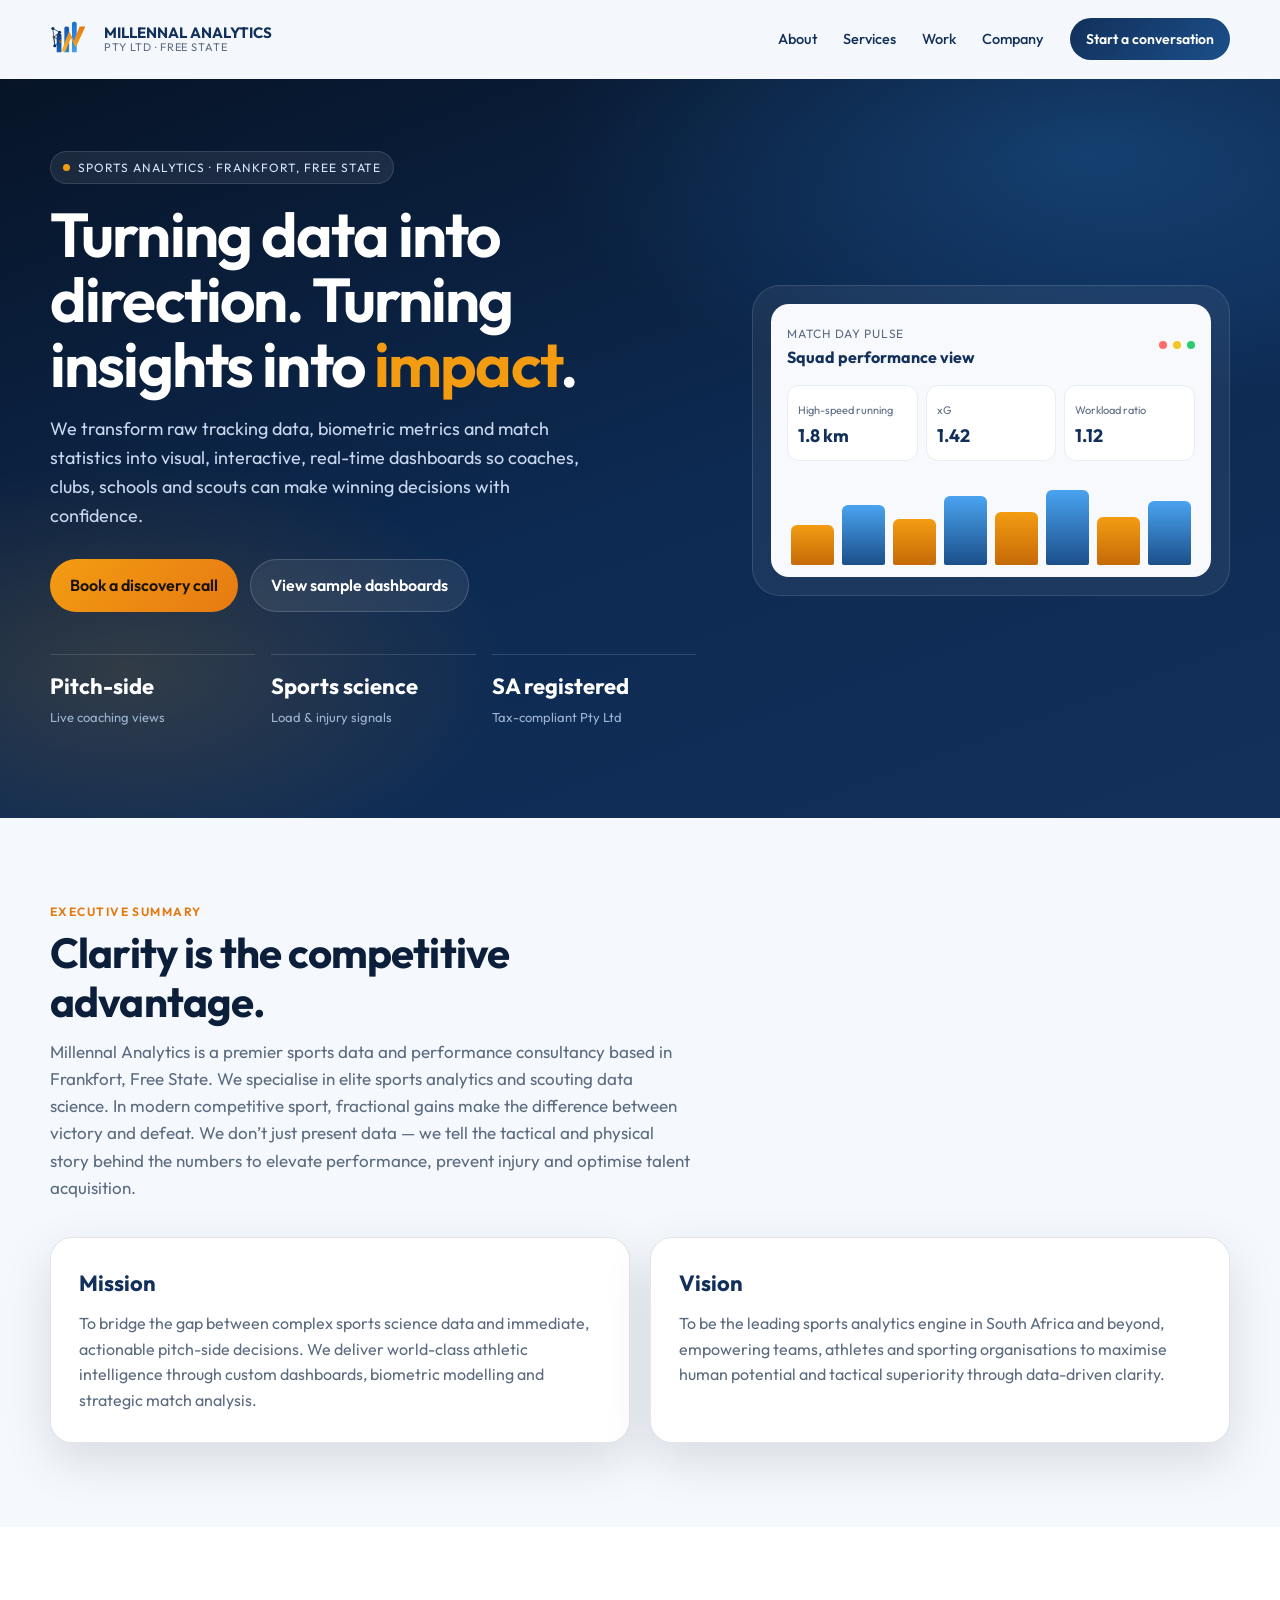
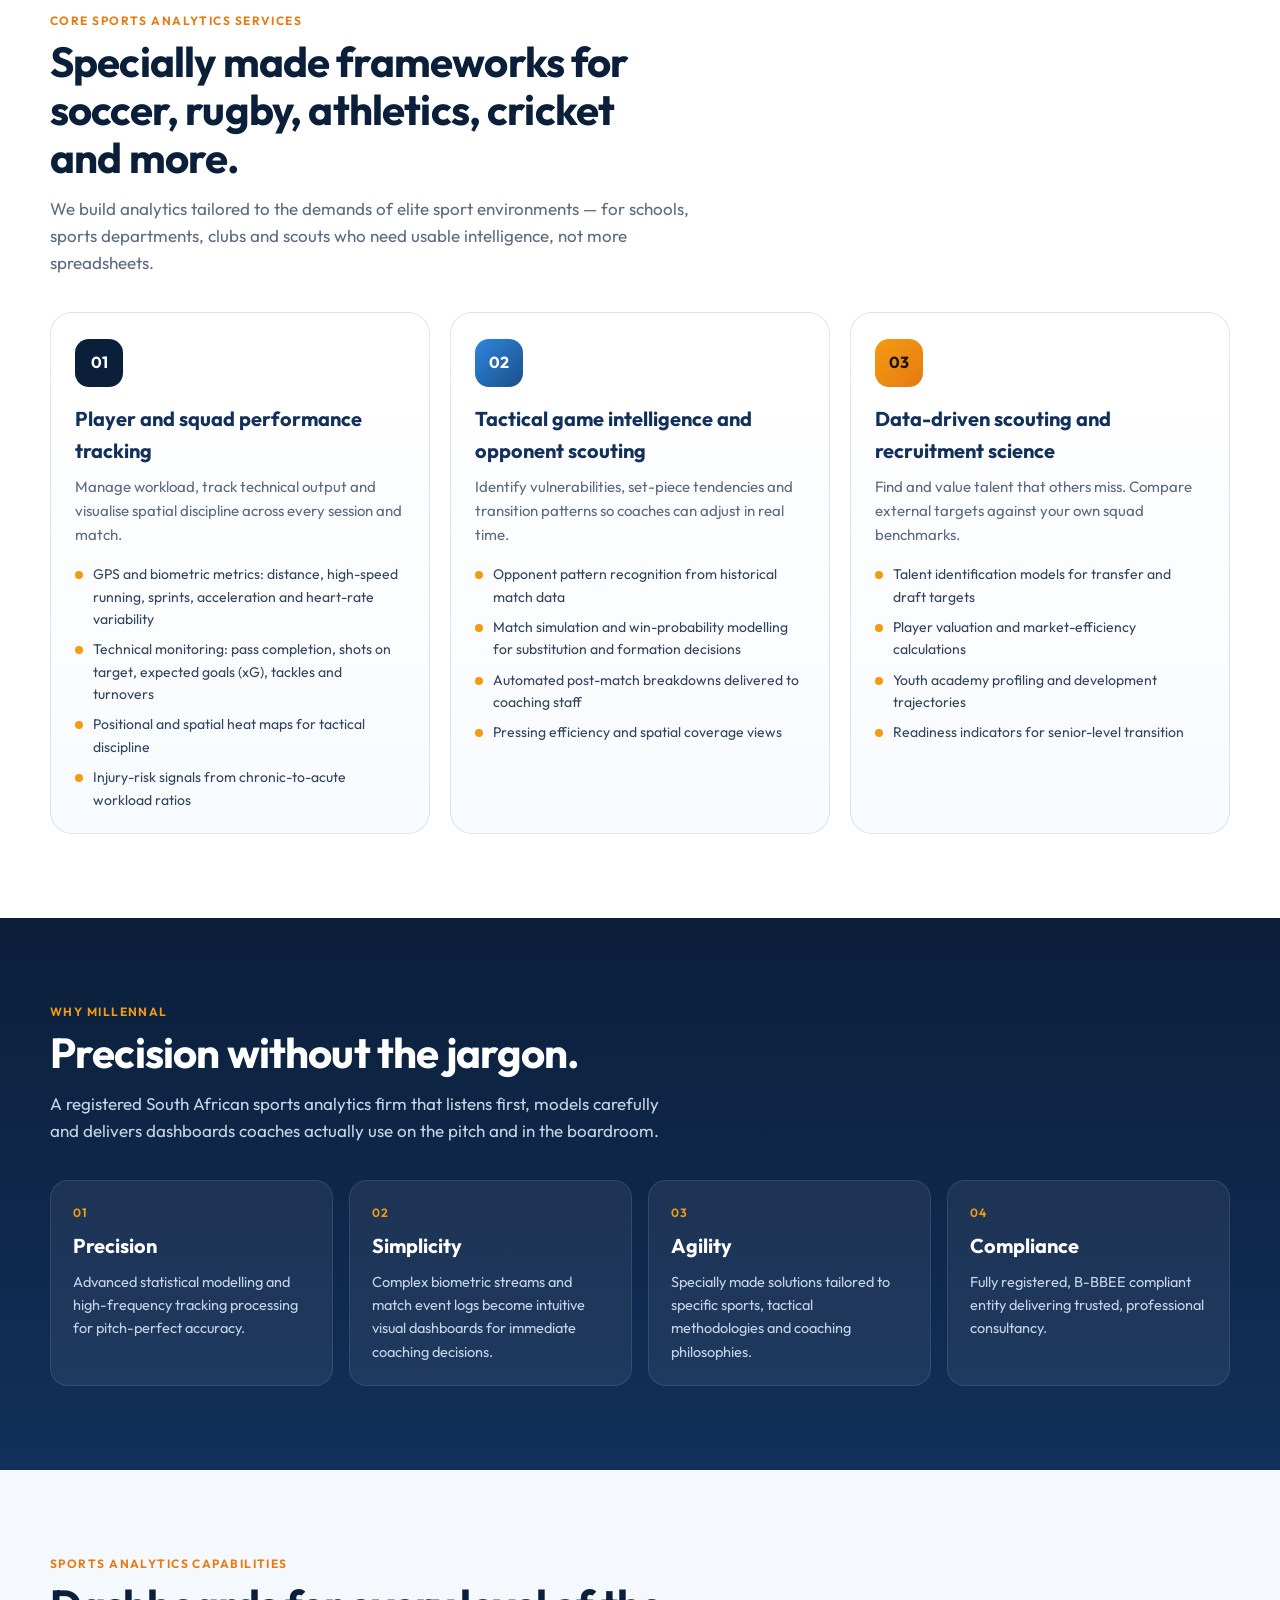
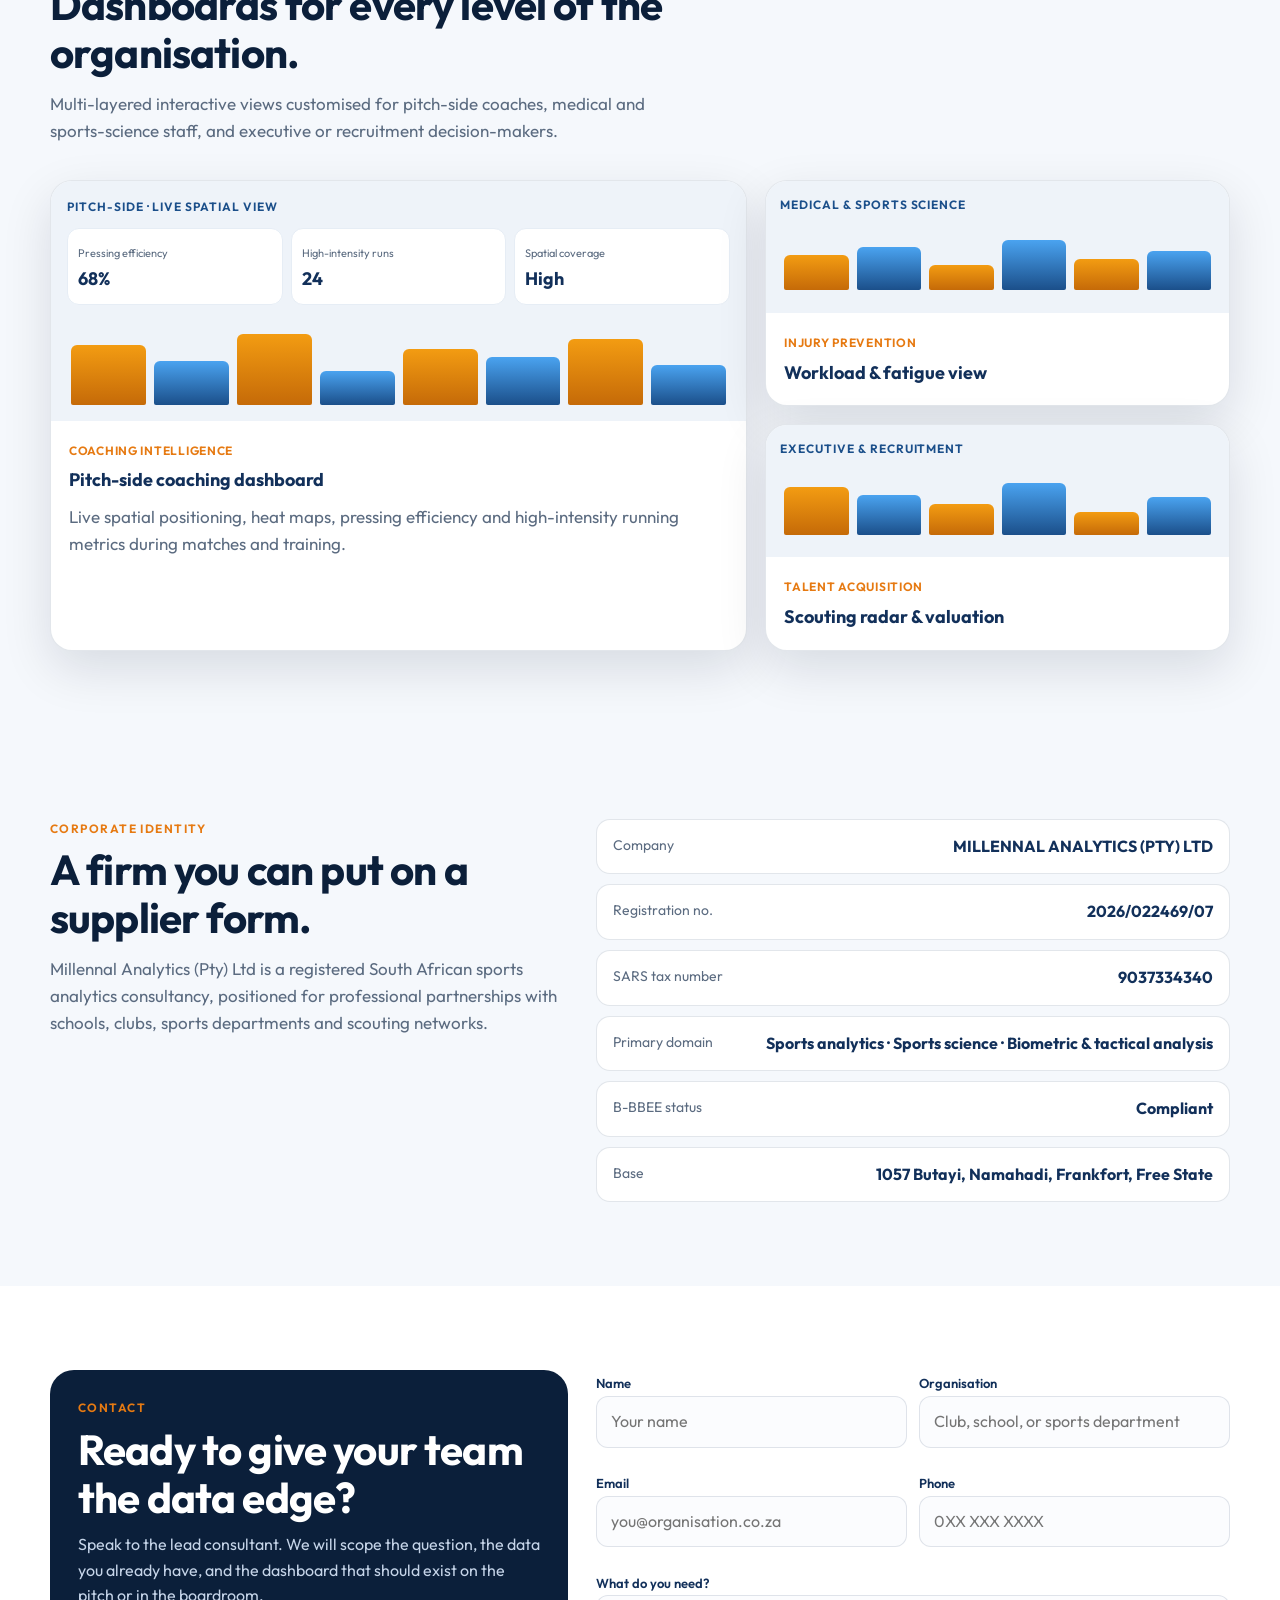
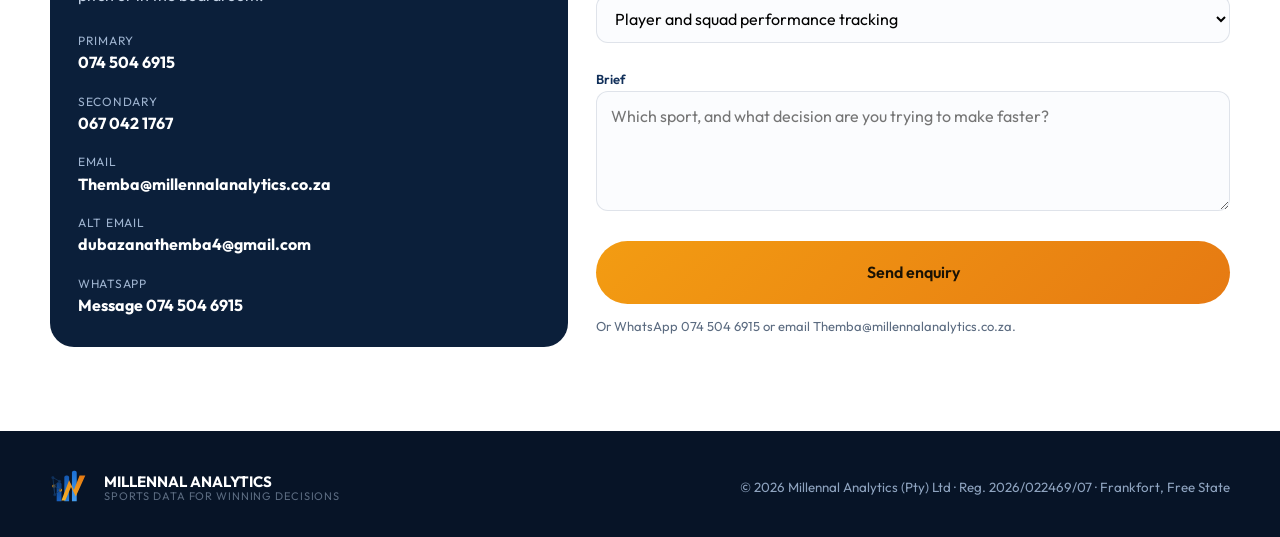
==== commit 3d22d808: "Update site to new sports analytics company profile" ====
--- a/index.html
+++ b/index.html
@@ -3,8 +3,8 @@
 <head>
   <meta charset="UTF-8" />
   <meta name="viewport" content="width=device-width, initial-scale=1.0" />
-  <title>Millennal Analytics | Turning Data into Direction</title>
-  <meta name="description" content="Millennal Analytics is a Free State data consultancy specialising in business KPI dashboards, sports analytics, and community data insights." />
+  <title>Millennal Analytics | Sports Analytics for Winning Decisions</title>
+  <meta name="description" content="Millennal Analytics is a Free State sports data and performance consultancy. We turn tracking data, biometrics and match stats into live dashboards for coaches, clubs, schools and scouts." />
   <link rel="icon" href="assets/favicon.png" />
   <link rel="preconnect" href="https://fonts.googleapis.com" />
   <link rel="preconnect" href="https://fonts.gstatic.com" crossorigin />
@@ -35,34 +35,34 @@
     <section class="hero">
       <div class="wrap hero-grid">
         <div>
-          <div class="eyebrow"><span class="dot"></span> Data consultancy · Frankfort, Free State</div>
+          <div class="eyebrow"><span class="dot"></span> Sports analytics · Frankfort, Free State</div>
           <h1>Turning data into direction. Turning insights into <em>impact</em>.</h1>
-          <p class="hero-lead">We transform raw numbers into live dashboards and clear decisions for businesses, sports teams, and community leaders across South Africa.</p>
+          <p class="hero-lead">We transform raw tracking data, biometric metrics and match statistics into visual, interactive, real-time dashboards so coaches, clubs, schools and scouts can make winning decisions with confidence.</p>
           <div class="hero-actions">
             <a class="btn btn-primary" href="#contact">Book a discovery call</a>
             <a class="btn btn-ghost" href="#work">View sample dashboards</a>
           </div>
           <div class="hero-stats">
-            <div class="stat"><b>3 pillars</b><span>Business, sport, community</span></div>
-            <div class="stat"><b>Live BI</b><span>Dashboards, not monthly files</span></div>
+            <div class="stat"><b>Pitch-side</b><span>Live coaching views</span></div>
+            <div class="stat"><b>Sports science</b><span>Load & injury signals</span></div>
             <div class="stat"><b>SA registered</b><span>Tax-compliant Pty Ltd</span></div>
           </div>
         </div>
         <aside class="hero-card" aria-hidden="true">
           <div class="dash-preview">
             <div class="dash-top">
-              <div><small>Operations pulse</small><strong style="display:block;color:#12305a">Client performance view</strong></div>
+              <div><small>Match day pulse</small><strong style="display:block;color:#12305a">Squad performance view</strong></div>
               <div class="pills"><i class="pill"></i><i class="pill"></i><i class="pill"></i></div>
             </div>
             <div class="kpi-row">
-              <div class="kpi"><span>Revenue vs plan</span><b>104%</b></div>
-              <div class="kpi"><span>Cash runway</span><b>7.2 mo</b></div>
-              <div class="kpi"><span>Win rate</span><b>+18%</b></div>
+              <div class="kpi"><span>High-speed running</span><b>1.8 km</b></div>
+              <div class="kpi"><span>xG</span><b>1.42</b></div>
+              <div class="kpi"><span>Workload ratio</span><b>1.12</b></div>
             </div>
             <div class="chart">
-              <i style="height:38%"></i><i style="height:52%"></i><i style="height:44%"></i>
-              <i style="height:68%"></i><i style="height:60%"></i><i style="height:82%"></i>
-              <i style="height:74%"></i><i style="height:90%"></i>
+              <i style="height:48%"></i><i style="height:72%"></i><i style="height:55%"></i>
+              <i style="height:82%"></i><i style="height:64%"></i><i style="height:90%"></i>
+              <i style="height:58%"></i><i style="height:76%"></i>
             </div>
           </div>
         </aside>
@@ -73,25 +73,25 @@
         <div class="section-head">
           <div class="kicker">Executive summary</div>
           <h2>Clarity is the competitive advantage.</h2>
-          <p class="lede">In an era where information is abundant but direction is scarce, Millennal Analytics turns raw data into strategic assets. We do not just present numbers. We tell the story behind them so leaders can act with confidence.</p>
+          <p class="lede">Millennal Analytics is a premier sports data and performance consultancy based in Frankfort, Free State. We specialise in elite sports analytics and scouting data science. In modern competitive sport, fractional gains make the difference between victory and defeat. We don’t just present data — we tell the tactical and physical story behind the numbers to elevate performance, prevent injury and optimise talent acquisition.</p>
         </div>
         <div class="mission-grid">
-          <article class="panel"><h3>Mission</h3><p>Bridge the gap between complex data and decisive action. We deliver world-class business intelligence, elite sports analysis, and community insight through innovative dashboards and rigorous modelling — so our clients stay ahead of the curve.</p></article>
-          <article class="panel"><h3>Vision</h3><p>To be the premier data-driven engine in South Africa that empowers businesses, athletes, and communities to unlock their full potential through the clarity of insights.</p></article>
+          <article class="panel"><h3>Mission</h3><p>To bridge the gap between complex sports science data and immediate, actionable pitch-side decisions. We deliver world-class athletic intelligence through custom dashboards, biometric modelling and strategic match analysis.</p></article>
+          <article class="panel"><h3>Vision</h3><p>To be the leading sports analytics engine in South Africa and beyond, empowering teams, athletes and sporting organisations to maximise human potential and tactical superiority through data-driven clarity.</p></article>
         </div>
       </div>
     </section>
     <section class="services" id="services">
       <div class="wrap">
         <div class="section-head">
-          <div class="kicker">Core service pillars</div>
-          <h2>Bespoke solutions for the boardroom, the pitch, and the community.</h2>
-          <p class="lede">One size does not fit all. We design data systems around the unique pulse of your industry — then make them visual, live, and usable.</p>
+          <div class="kicker">Core sports analytics services</div>
+          <h2>Specially made frameworks for soccer, rugby, athletics, cricket and more.</h2>
+          <p class="lede">We build analytics tailored to the demands of elite sport environments — for schools, sports departments, clubs and scouts who need usable intelligence, not more spreadsheets.</p>
         </div>
         <div class="service-grid">
-          <article class="service"><div class="icon">01</div><h3>Business analysis & KPI dashboards</h3><p>Move from guessing to knowing. We identify the metrics that matter and build automated, real-time views of the whole operation.</p><ul><li>Financial health: revenue vs expenditure, cash flow, margins</li><li>Sales and CRM: conversion, CAC, team performance</li><li>Operational efficiency and bottleneck detection</li><li>Automated reporting that replaces static monthly packs</li></ul></article>
-          <article class="service"><div class="icon">02</div><h3>Sports analytics dashboards</h3><p>The modern edge is in the data. We give coaches and performance staff a high-resolution picture of players, tactics, and recruitment.</p><ul><li>Player tracking, load management, and injury-risk signals</li><li>Technical stats: passing, shots, tackles, error rates</li><li>Heat maps, opponent scouting, and pattern prediction</li><li>Recruitment models that weigh output against market value</li></ul></article>
-          <article class="service"><div class="icon">03</div><h3>Community data insights</h3><p>Data can be a force for good. We help NGOs, local government, and community forums put resources where they are needed most.</p><ul><li>Demographic mapping of age, work, and education</li><li>Service-delivery tracking for water, housing, and healthcare</li><li>Survey analysis that turns paper feedback into insight</li><li>Trend forecasting before emerging issues become crises</li></ul></article>
+          <article class="service"><div class="icon">01</div><h3>Player and squad performance tracking</h3><p>Manage workload, track technical output and visualise spatial discipline across every session and match.</p><ul><li>GPS and biometric metrics: distance, high-speed running, sprints, acceleration and heart-rate variability</li><li>Technical monitoring: pass completion, shots on target, expected goals (xG), tackles and turnovers</li><li>Positional and spatial heat maps for tactical discipline</li><li>Injury-risk signals from chronic-to-acute workload ratios</li></ul></article>
+          <article class="service"><div class="icon">02</div><h3>Tactical game intelligence and opponent scouting</h3><p>Identify vulnerabilities, set-piece tendencies and transition patterns so coaches can adjust in real time.</p><ul><li>Opponent pattern recognition from historical match data</li><li>Match simulation and win-probability modelling for substitution and formation decisions</li><li>Automated post-match breakdowns delivered to coaching staff</li><li>Pressing efficiency and spatial coverage views</li></ul></article>
+          <article class="service"><div class="icon">03</div><h3>Data-driven scouting and recruitment science</h3><p>Find and value talent that others miss. Compare external targets against your own squad benchmarks.</p><ul><li>Talent identification models for transfer and draft targets</li><li>Player valuation and market-efficiency calculations</li><li>Youth academy profiling and development trajectories</li><li>Readiness indicators for senior-level transition</li></ul></article>
         </div>
       </div>
     </section>
@@ -100,54 +100,54 @@
         <div class="section-head">
           <div class="kicker">Why Millennal</div>
           <h2>Precision without the jargon.</h2>
-          <p class="lede">A registered South African consultancy that listens first, models carefully, and delivers dashboards people actually use.</p>
+          <p class="lede">A registered South African sports analytics firm that listens first, models carefully and delivers dashboards coaches actually use on the pitch and in the boardroom.</p>
         </div>
         <div class="value-grid">
-          <article class="value"><div class="kicker">01</div><h3>Precision</h3><p>Statistical modelling aimed at clean, defensible reporting — and a process that starts by listening to what you actually need.</p></article>
-          <article class="value"><div class="kicker">02</div><h3>Simplicity</h3><p>Complex spreadsheets become intuitive visual dashboards, with interpretation support so the story is never left on the chart.</p></article>
-          <article class="value"><div class="kicker">03</div><h3>Agility</h3><p>Custom builds for your industry, whether that is a finance pack, a match-day system, or a municipal service tracker.</p></article>
-          <article class="value"><div class="kicker">04</div><h3>Compliance</h3><p>A fully registered, tax-compliant entity. Partnerships sit on legal and fiscal transparency, not informal side work.</p></article>
+          <article class="value"><div class="kicker">01</div><h3>Precision</h3><p>Advanced statistical modelling and high-frequency tracking processing for pitch-perfect accuracy.</p></article>
+          <article class="value"><div class="kicker">02</div><h3>Simplicity</h3><p>Complex biometric streams and match event logs become intuitive visual dashboards for immediate coaching decisions.</p></article>
+          <article class="value"><div class="kicker">03</div><h3>Agility</h3><p>Specially made solutions tailored to specific sports, tactical methodologies and coaching philosophies.</p></article>
+          <article class="value"><div class="kicker">04</div><h3>Compliance</h3><p>Fully registered, B-BBEE compliant entity delivering trusted, professional consultancy.</p></article>
         </div>
       </div>
     </section>
     <section id="work">
       <div class="wrap">
         <div class="section-head">
-          <div class="kicker">Selected work</div>
-          <h2>Dashboards that make the story obvious.</h2>
-          <p class="lede">Sample intelligence products from the Millennal studio — commercial operations, product landscapes, and socio-economic comparison.</p>
+          <div class="kicker">Sports analytics capabilities</div>
+          <h2>Dashboards for every level of the organisation.</h2>
+          <p class="lede">Multi-layered interactive views customised for pitch-side coaches, medical and sports-science staff, and executive or recruitment decision-makers.</p>
         </div>
         <div class="cases-grid">
           <article class="case-card">
-            <div class="dash-shot" aria-label="Online food operations dashboard">
-              <div class="dash-shot-head">Food platform · live ops</div>
+            <div class="dash-shot" aria-label="Pitch-side coaching dashboard">
+              <div class="dash-shot-head">Pitch-side · live spatial view</div>
               <div class="kpi-row">
-                <div class="kpi"><span>Total customers</span><b>388</b></div>
-                <div class="kpi"><span>Male</span><b>57%</b></div>
-                <div class="kpi"><span>Female</span><b>43%</b></div>
+                <div class="kpi"><span>Pressing efficiency</span><b>68%</b></div>
+                <div class="kpi"><span>High-intensity runs</span><b>24</b></div>
+                <div class="kpi"><span>Spatial coverage</span><b>High</b></div>
               </div>
-              <div class="chart"><i style="height:90%"></i><i style="height:62%"></i><i style="height:38%"></i><i style="height:22%"></i><i style="height:70%"></i><i style="height:48%"></i><i style="height:84%"></i><i style="height:56%"></i></div>
+              <div class="chart"><i style="height:75%"></i><i style="height:55%"></i><i style="height:88%"></i><i style="height:42%"></i><i style="height:70%"></i><i style="height:60%"></i><i style="height:82%"></i><i style="height:50%"></i></div>
             </div>
             <div class="case-meta">
-              <span>Operations intelligence</span>
-              <h3>Online food platform dashboard</h3>
-              <p class="lede" style="margin:8px 0 0">Customer mix, occupation profile, income bands, and sentiment in one operating view — built to replace guesswork in daily decisions.</p>
+              <span>Coaching intelligence</span>
+              <h3>Pitch-side coaching dashboard</h3>
+              <p class="lede" style="margin:8px 0 0">Live spatial positioning, heat maps, pressing efficiency and high-intensity running metrics during matches and training.</p>
             </div>
           </article>
           <div class="stack">
             <article class="case-card small">
-              <div class="dash-shot compact" aria-label="Smartphone evolution dashboard">
-                <div class="dash-shot-head">Smartphone evolution</div>
-                <div class="chart"><i style="height:55%"></i><i style="height:72%"></i><i style="height:40%"></i><i style="height:88%"></i><i style="height:64%"></i><i style="height:50%"></i></div>
+              <div class="dash-shot compact" aria-label="Sports science workload dashboard">
+                <div class="dash-shot-head">Medical & sports science</div>
+                <div class="chart"><i style="height:62%"></i><i style="height:78%"></i><i style="height:45%"></i><i style="height:90%"></i><i style="height:55%"></i><i style="height:70%"></i></div>
               </div>
-              <div class="case-meta"><span>Market landscape</span><h3>Smartphone evolution</h3></div>
+              <div class="case-meta"><span>Injury prevention</span><h3>Workload & fatigue view</h3></div>
             </article>
             <article class="case-card small">
-              <div class="dash-shot compact" aria-label="Cost of living index dashboard">
-                <div class="dash-shot-head">Cost of living by country</div>
-                <div class="chart"><i style="height:92%"></i><i style="height:80%"></i><i style="height:74%"></i><i style="height:61%"></i><i style="height:48%"></i><i style="height:36%"></i></div>
+              <div class="dash-shot compact" aria-label="Executive recruitment dashboard">
+                <div class="dash-shot-head">Executive & recruitment</div>
+                <div class="chart"><i style="height:85%"></i><i style="height:70%"></i><i style="height:55%"></i><i style="height:92%"></i><i style="height:40%"></i><i style="height:68%"></i></div>
               </div>
-              <div class="case-meta"><span>Socio-economic insight</span><h3>Cost of living index by country</h3></div>
+              <div class="case-meta"><span>Talent acquisition</span><h3>Scouting radar & valuation</h3></div>
             </article>
           </div>
         </div>
@@ -158,14 +158,14 @@
         <div class="section-head" style="margin-bottom:0">
           <div class="kicker">Corporate identity</div>
           <h2>A firm you can put on a supplier form.</h2>
-          <p class="lede">Millennal Analytics (Pty) Ltd is registered in South Africa and positioned for professional partnerships in business intelligence, sports science, and social data science.</p>
+          <p class="lede">Millennal Analytics (Pty) Ltd is a registered South African sports analytics consultancy, positioned for professional partnerships with schools, clubs, sports departments and scouting networks.</p>
         </div>
         <div class="facts">
           <div class="fact"><span>Company</span><b>MILLENNAL ANALYTICS (PTY) LTD</b></div>
           <div class="fact"><span>Registration no.</span><b>2026/022469/07</b></div>
           <div class="fact"><span>SARS tax number</span><b>9037334340</b></div>
-          <div class="fact"><span>Service area</span><b>BI · Sports science · Social data</b></div>
-          <div class="fact"><span>B-BBEE status</span><b>Yes</b></div>
+          <div class="fact"><span>Primary domain</span><b>Sports analytics · Sports science · Biometric & tactical analysis</b></div>
+          <div class="fact"><span>B-BBEE status</span><b>Compliant</b></div>
           <div class="fact"><span>Base</span><b>1057 Butayi, Namahadi, Frankfort, Free State</b></div>
         </div>
       </div>
@@ -174,22 +174,23 @@
       <div class="wrap contact-grid">
         <div class="contact-card">
           <div class="kicker">Contact</div>
-          <h2 style="color:#fff;margin-top:8px">Ready to unlock the power of your data?</h2>
-          <p style="color:#c5d4e8;margin-top:10px">Speak to the lead consultant. We will scope the question, the data you already have, and the dashboard that should exist.</p>
+          <h2 style="color:#fff;margin-top:8px">Ready to give your team the data edge?</h2>
+          <p style="color:#c5d4e8;margin-top:10px">Speak to the lead consultant. We will scope the question, the data you already have, and the dashboard that should exist on the pitch or in the boardroom.</p>
           <div class="contact-list">
             <div><small>Primary</small><b><a href="tel:+27745046915">074 504 6915</a></b></div>
             <div><small>Secondary</small><b><a href="tel:+27670421767">067 042 1767</a></b></div>
-            <div><small>Email</small><b><a href="mailto:dubazanathemba4@gmail.com">dubazanathemba4@gmail.com</a></b></div>
+            <div><small>Email</small><b><a href="mailto:Themba@millennalanalytics.co.za">Themba@millennalanalytics.co.za</a></b></div>
+            <div><small>Alt email</small><b><a href="mailto:dubazanathemba4@gmail.com">dubazanathemba4@gmail.com</a></b></div>
             <div><small>WhatsApp</small><b><a href="https://wa.me/27745046915" target="_blank" rel="noreferrer">Message 074 504 6915</a></b></div>
           </div>
         </div>
         <form id="lead-form" action="https://formsubmit.co/dubazanathemba4@gmail.com" method="POST">
-          <input type="hidden" name="_subject" value="New enquiry from Millennal Analytics website" />
+          <input type="hidden" name="_subject" value="New sports analytics enquiry from Millennal website" />
           <input type="hidden" name="_captcha" value="false" />
           <input type="hidden" name="_template" value="table" />
           <div class="form-row">
             <div><label for="name">Name</label><input id="name" name="name" required placeholder="Your name" /></div>
-            <div><label for="organisation">Organisation</label><input id="organisation" name="organisation" placeholder="Company, club, or institution" /></div>
+            <div><label for="organisation">Organisation</label><input id="organisation" name="organisation" placeholder="Club, school, or sports department" /></div>
           </div>
           <div class="form-row">
             <div><label for="email">Email</label><input id="email" name="email" type="email" required placeholder="you@organisation.co.za" /></div>
@@ -198,15 +199,16 @@
           <div>
             <label for="interest">What do you need?</label>
             <select id="interest" name="interest">
-              <option>Business KPI dashboard</option>
-              <option>Sports analytics</option>
-              <option>Community / NGO insights</option>
+              <option>Player and squad performance tracking</option>
+              <option>Tactical game intelligence and opponent scouting</option>
+              <option>Data-driven scouting and recruitment</option>
+              <option>Youth academy or school sports analytics</option>
               <option>Not sure yet — need a conversation</option>
             </select>
           </div>
-          <div><label for="message">Brief</label><textarea id="message" name="message" placeholder="What decision are you trying to make faster?"></textarea></div>
+          <div><label for="message">Brief</label><textarea id="message" name="message" placeholder="Which sport, and what decision are you trying to make faster?"></textarea></div>
           <button class="btn btn-primary" type="submit">Send enquiry</button>
-          <p class="note">Or email <a href="mailto:dubazanathemba4@gmail.com">dubazanathemba4@gmail.com</a> directly.</p>
+          <p class="note">Or WhatsApp <a href="https://wa.me/27745046915">074 504 6915</a> or email <a href="mailto:Themba@millennalanalytics.co.za">Themba@millennalanalytics.co.za</a>.</p>
         </form>
       </div>
     </section>
@@ -215,7 +217,7 @@
     <div class="wrap foot">
       <div class="brand">
         <img src="assets/logo-mark.svg" alt="" width="36" height="36" />
-        <span class="brand-copy"><strong style="color:#fff">MILLENNAL ANALYTICS</strong><span>Turning data into direction</span></span>
+        <span class="brand-copy"><strong style="color:#fff">MILLENNAL ANALYTICS</strong><span>Sports data for winning decisions</span></span>
       </div>
       <small>© <span id="year"></span> Millennal Analytics (Pty) Ltd · Reg. 2026/022469/07 · Frankfort, Free State</small>
     </div>
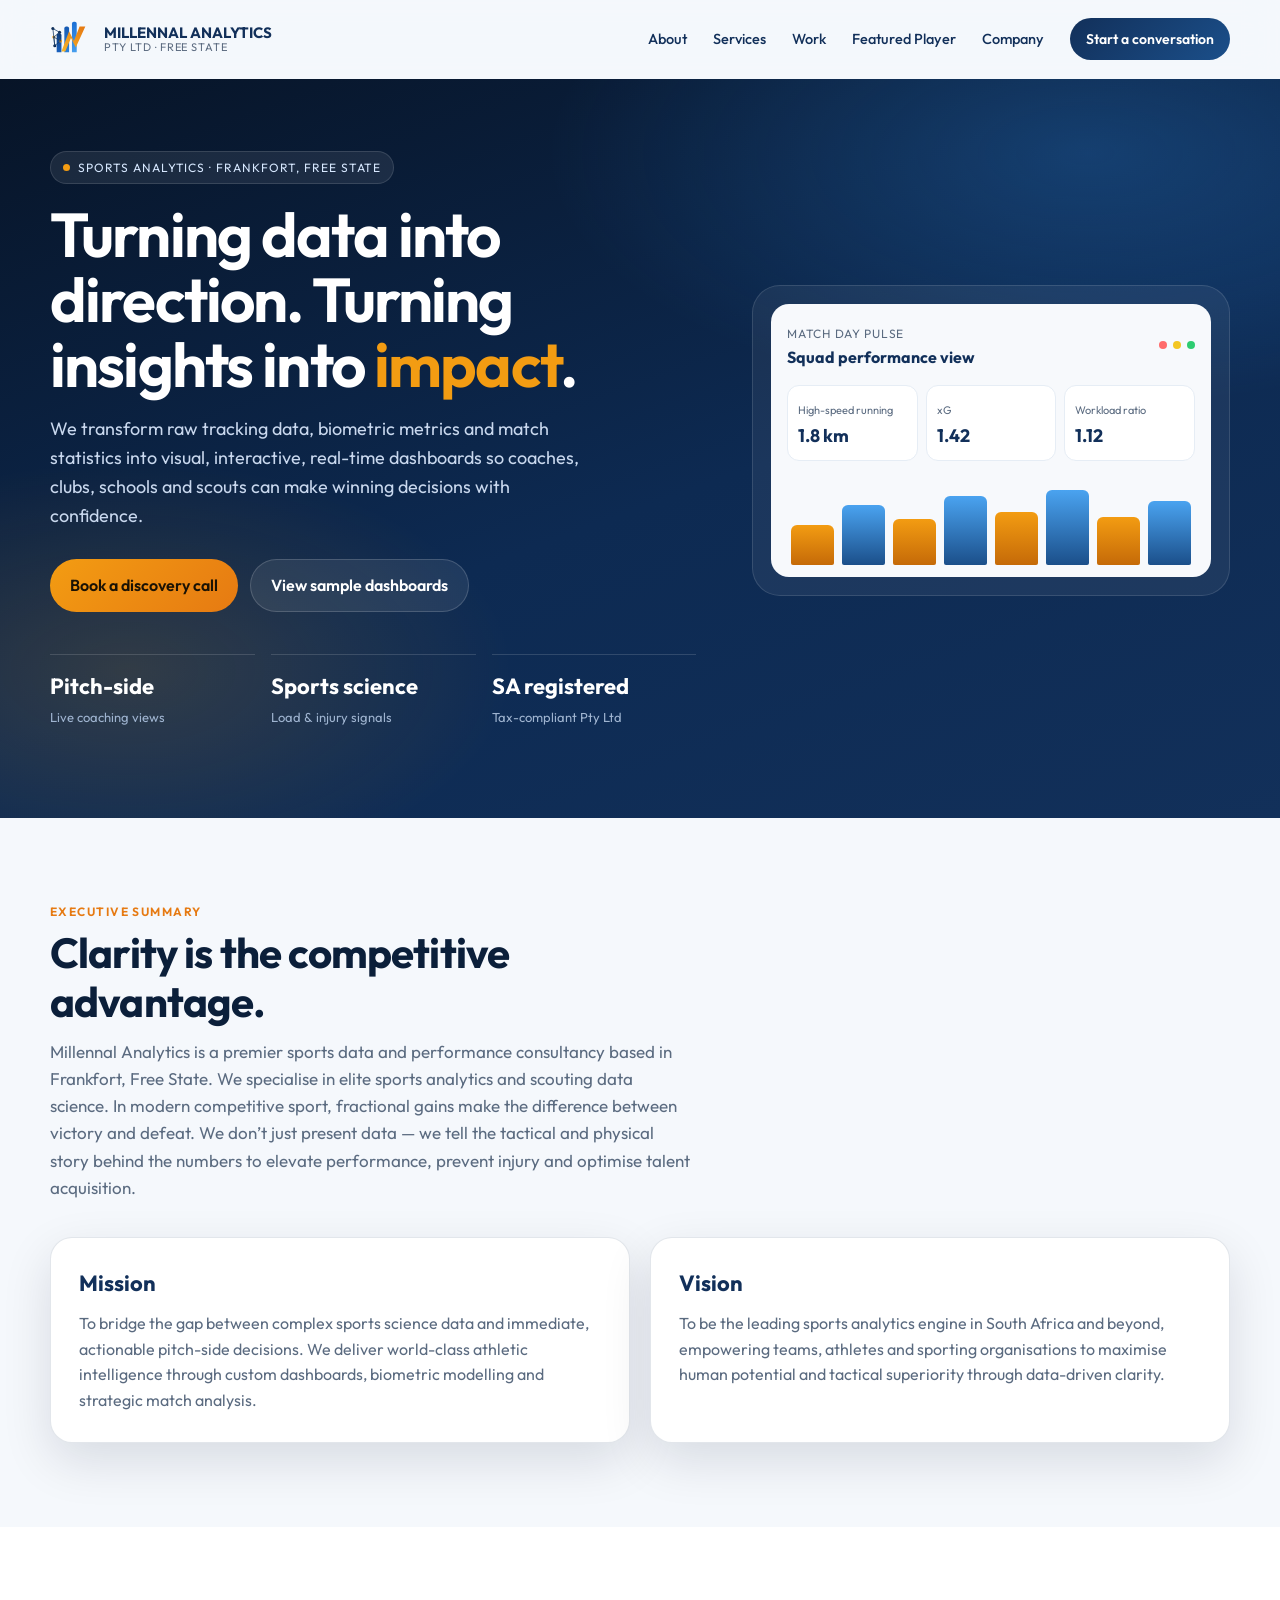
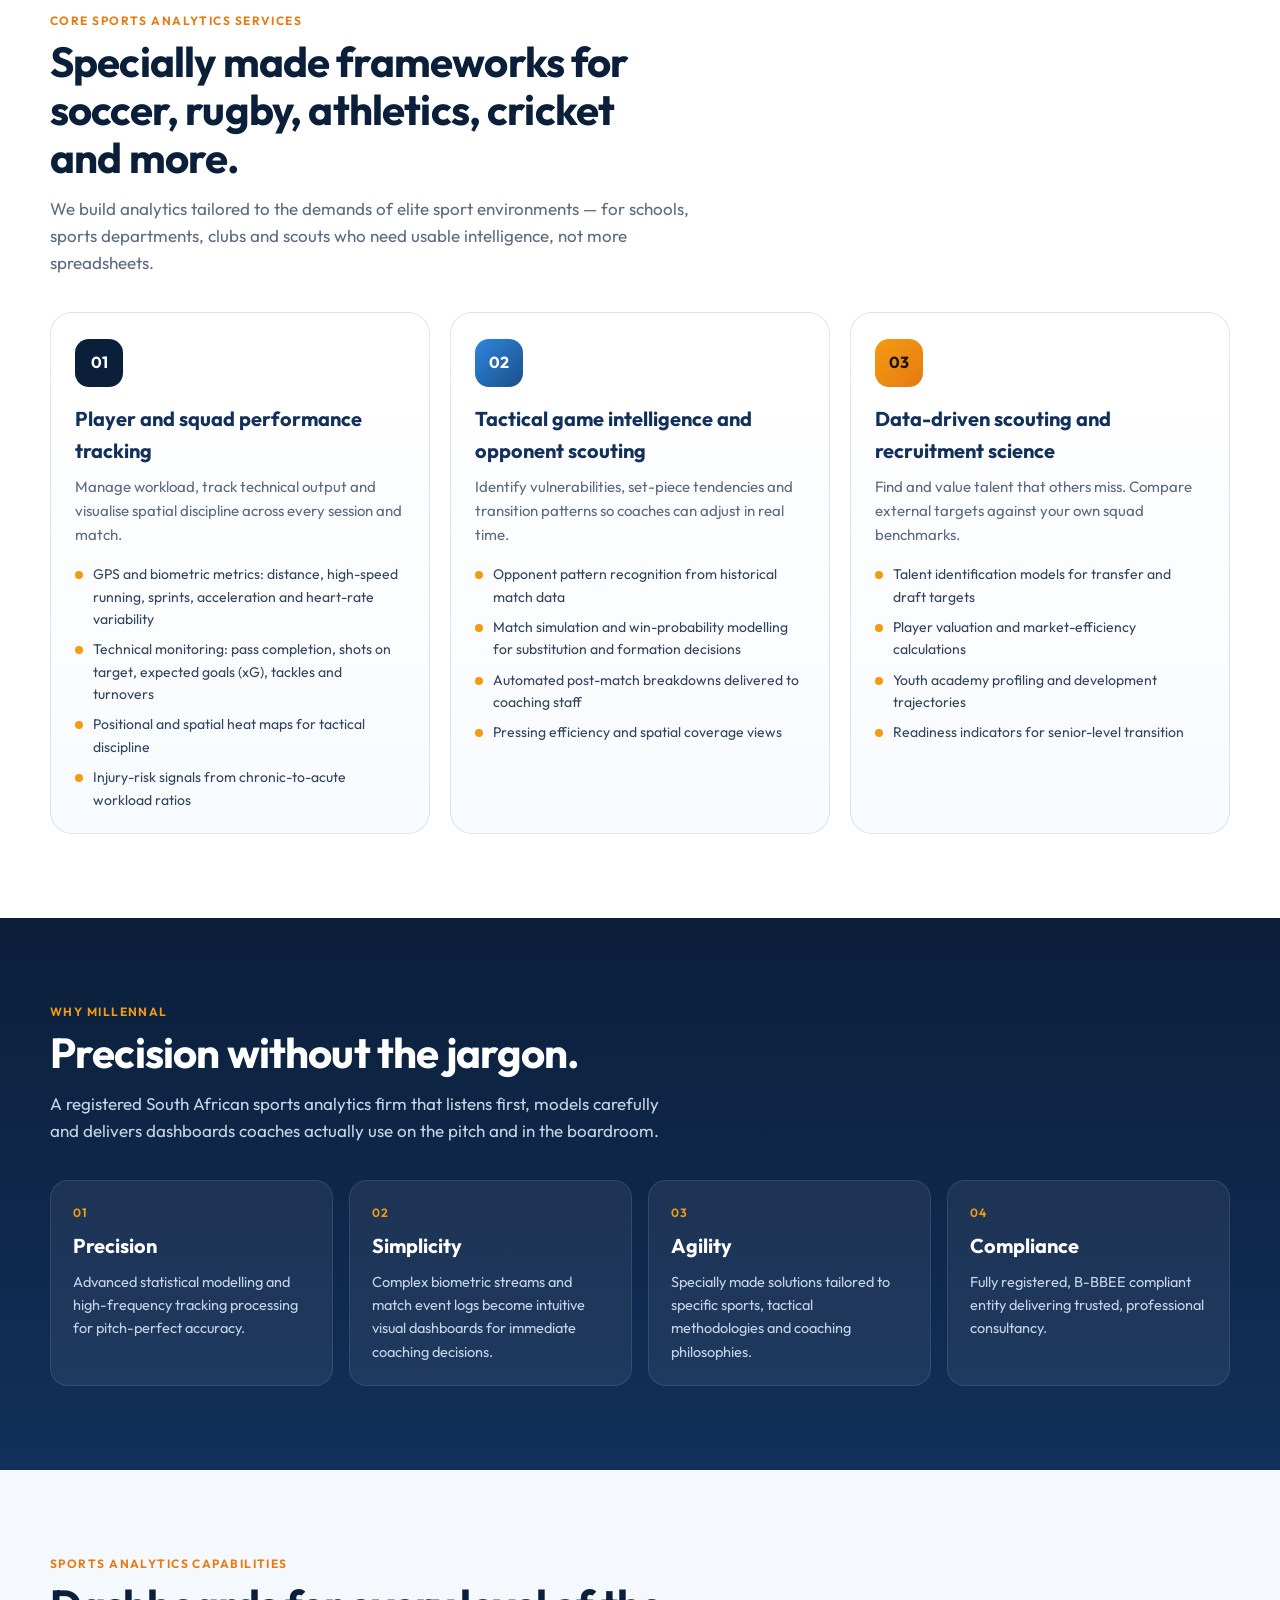
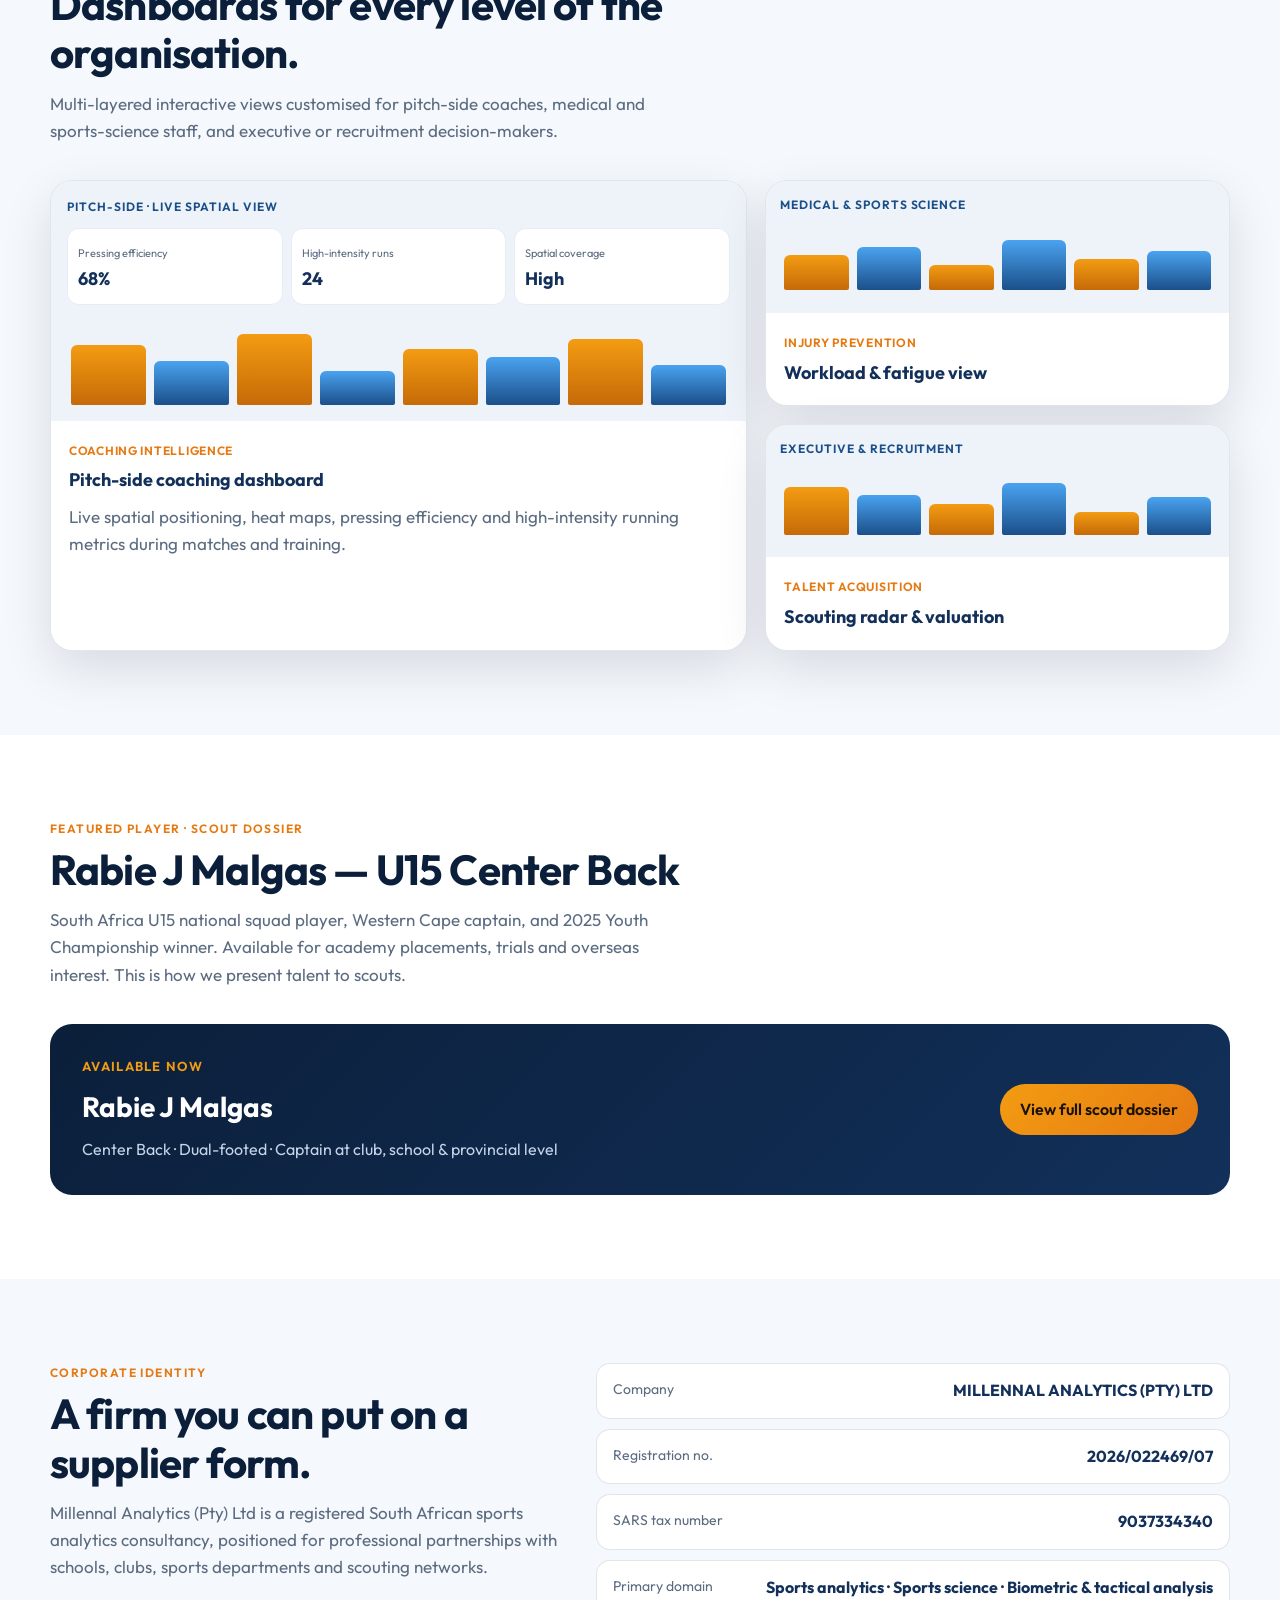
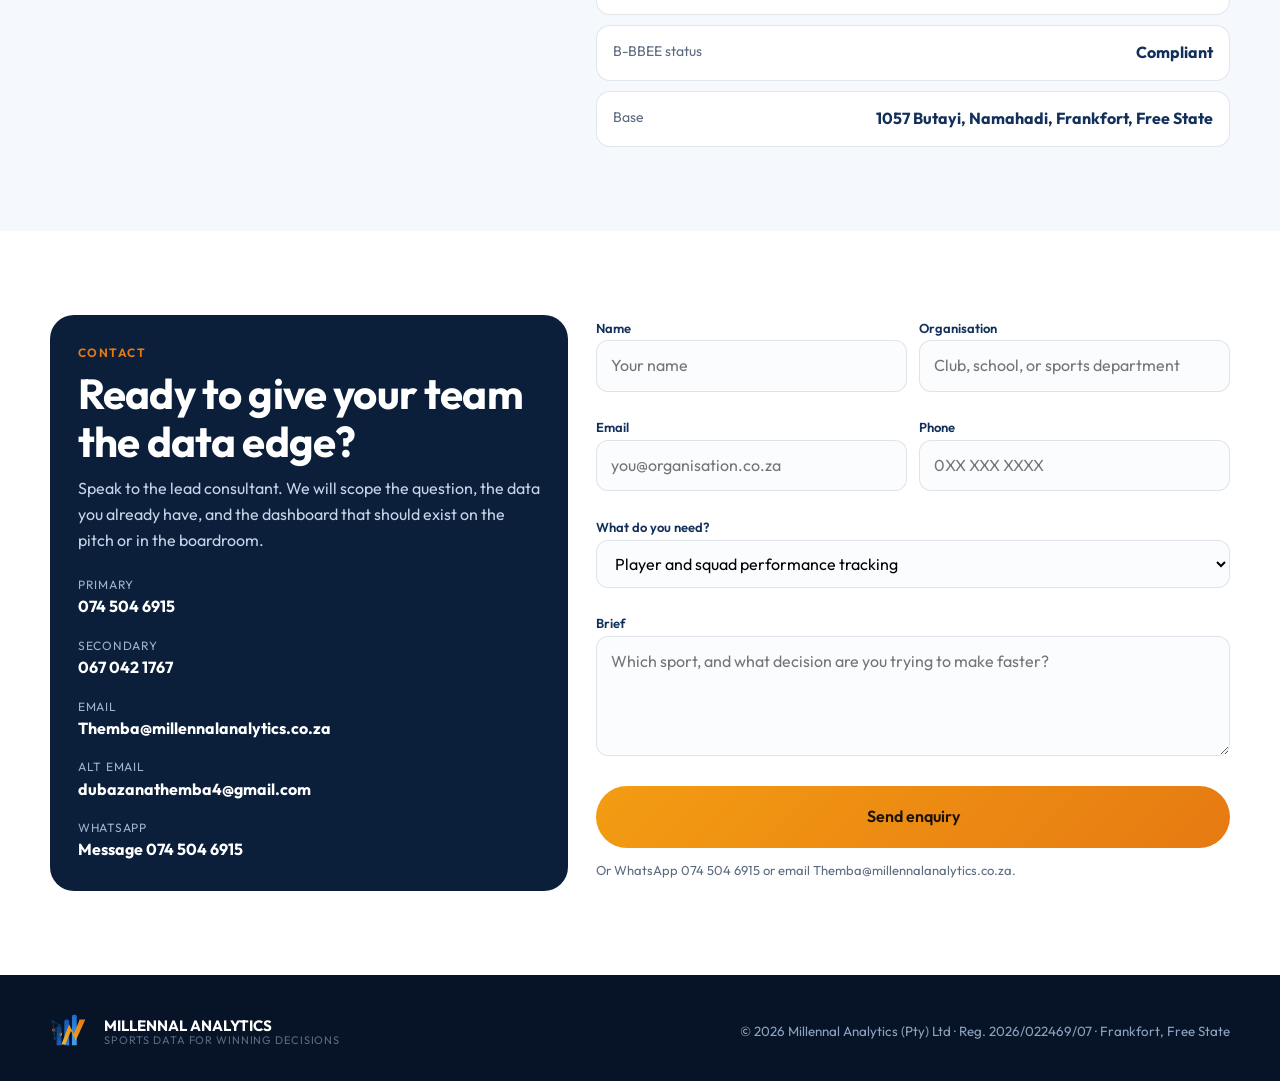
==== commit 6d57158e: "Add featured player dossier link for scouts on homepage" ====
--- a/index.html
+++ b/index.html
@@ -25,6 +25,7 @@
         <a href="#about">About</a>
         <a href="#services">Services</a>
         <a href="#work">Work</a>
+        <a href="#player">Featured Player</a>
         <a href="#company">Company</a>
         <a class="nav-cta" href="#contact">Start a conversation</a>
       </nav>
@@ -153,6 +154,23 @@
         </div>
       </div>
     </section>
+    <section id="player" style="background:#fff">
+      <div class="wrap">
+        <div class="section-head">
+          <div class="kicker">Featured Player · Scout Dossier</div>
+          <h2>Rabie J Malgas — U15 Center Back</h2>
+          <p class="lede">South Africa U15 national squad player, Western Cape captain, and 2025 Youth Championship winner. Available for academy placements, trials and overseas interest. This is how we present talent to scouts.</p>
+        </div>
+        <div style="background:linear-gradient(135deg,#0b1f3a,#12305a);border-radius:22px;padding:32px;color:#fff;display:flex;justify-content:space-between;align-items:center;gap:20px;flex-wrap:wrap">
+          <div>
+            <div style="font-size:13px;letter-spacing:.1em;text-transform:uppercase;color:var(--orange-500);font-weight:650">Available Now</div>
+            <h3 style="margin:8px 0;font-size:28px">Rabie J Malgas</h3>
+            <p style="color:#c5d4e8;margin:0">Center Back · Dual-footed · Captain at club, school & provincial level</p>
+          </div>
+          <a class="btn btn-primary" href="/player-rabie-malgas.html">View full scout dossier</a>
+        </div>
+      </div>
+    </section>
     <section id="company">
       <div class="wrap trust-grid">
         <div class="section-head" style="margin-bottom:0">
